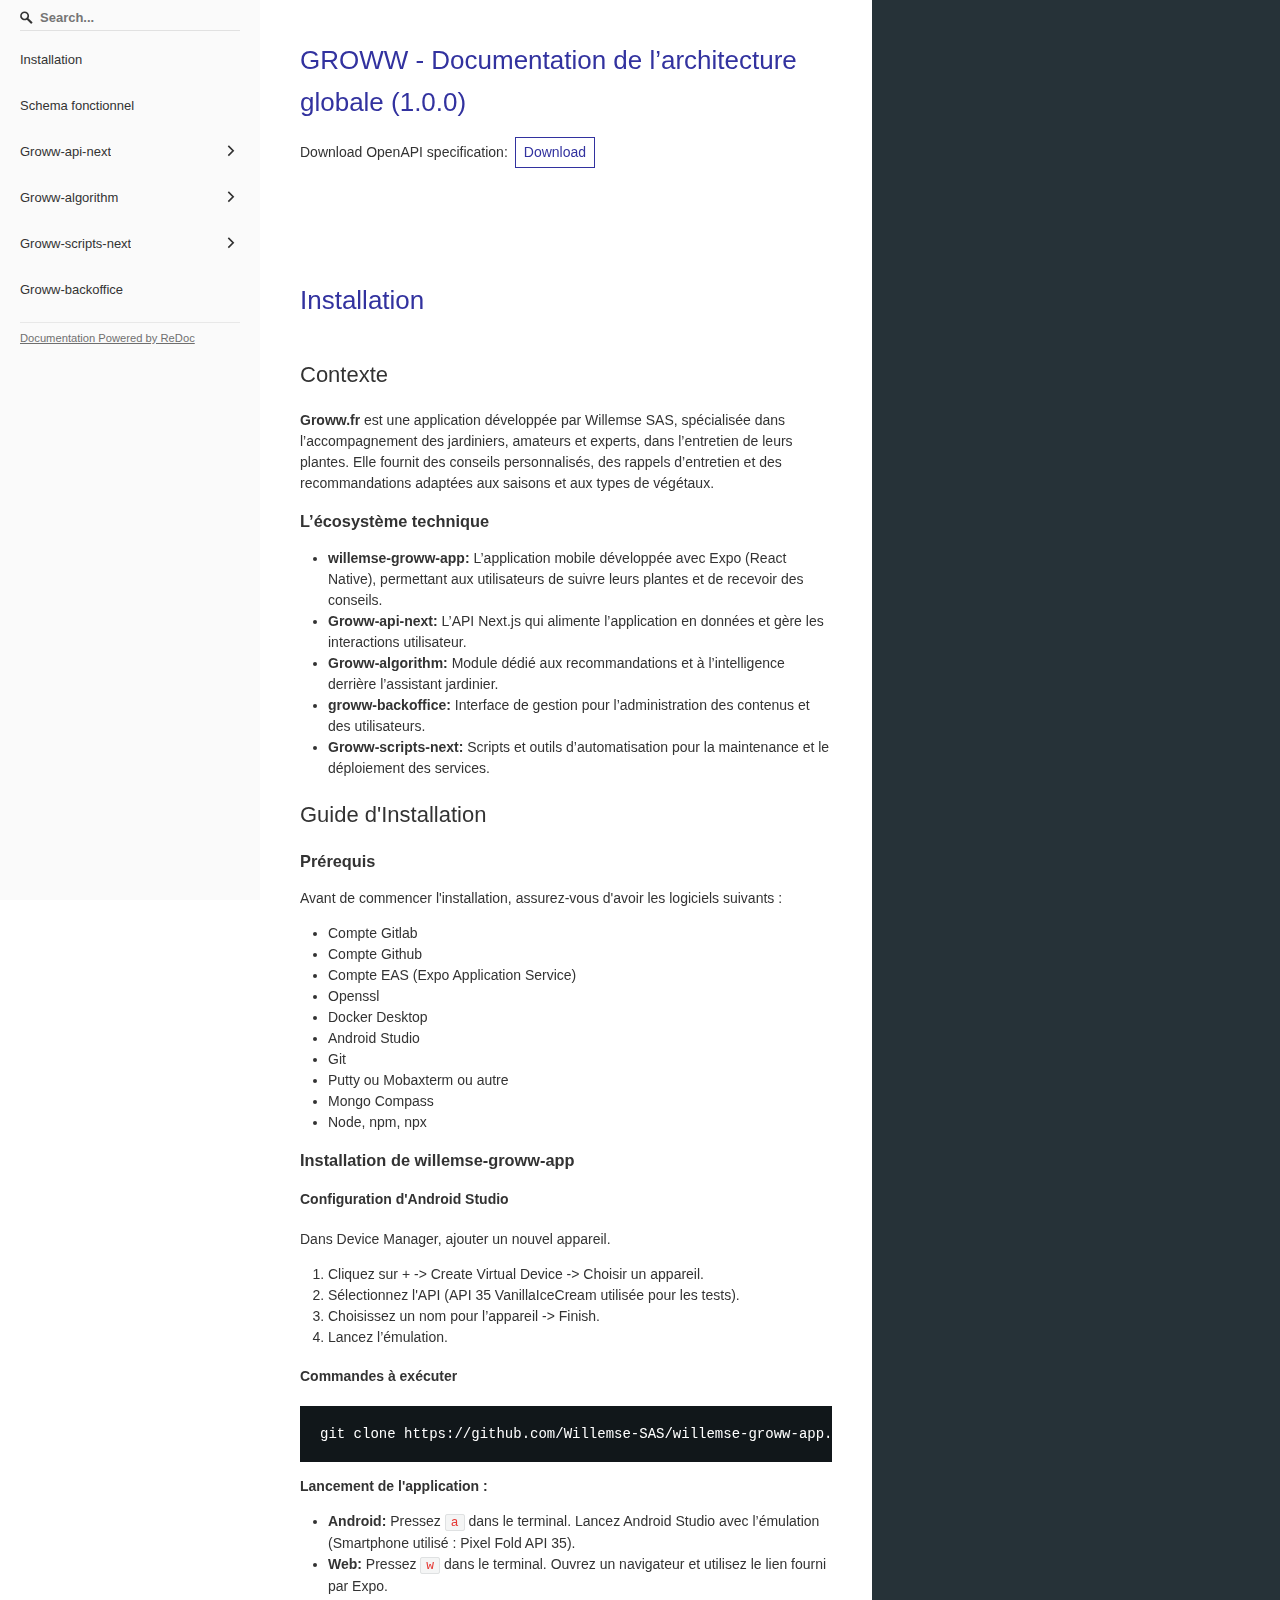
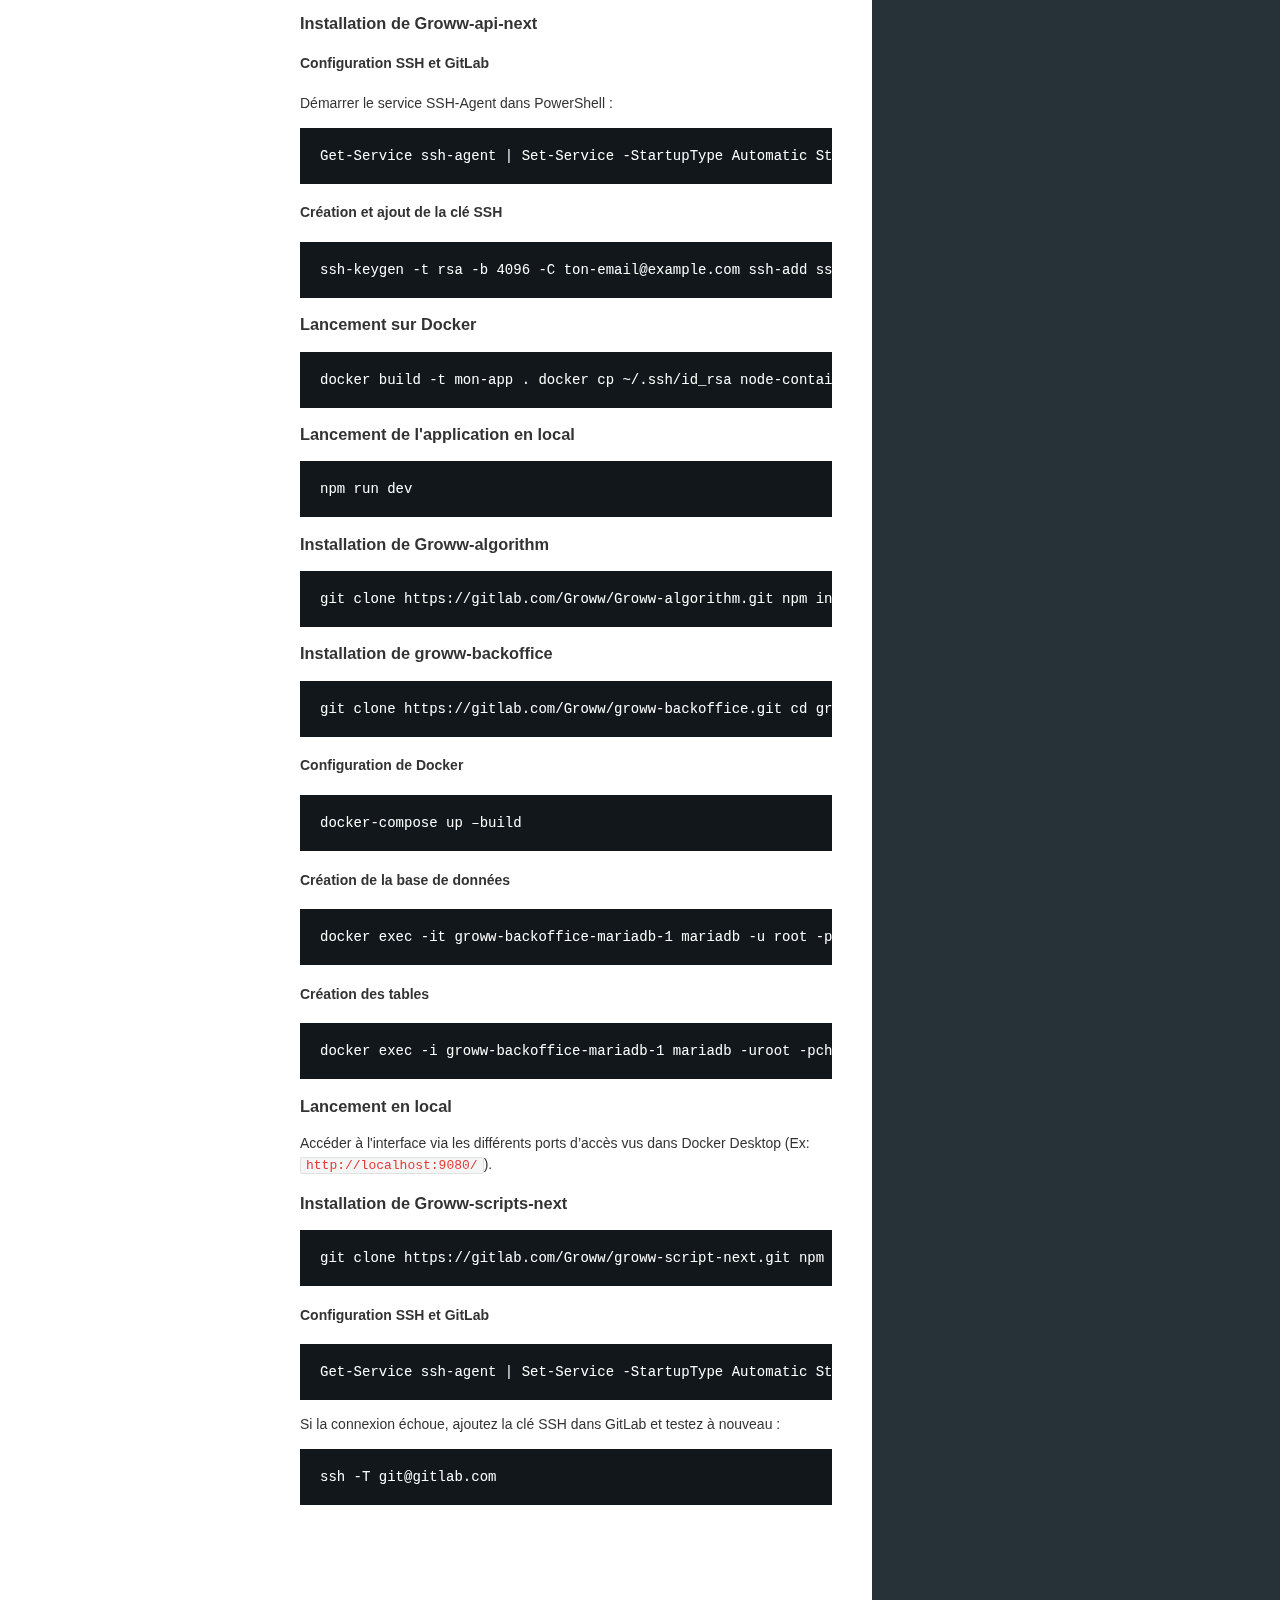
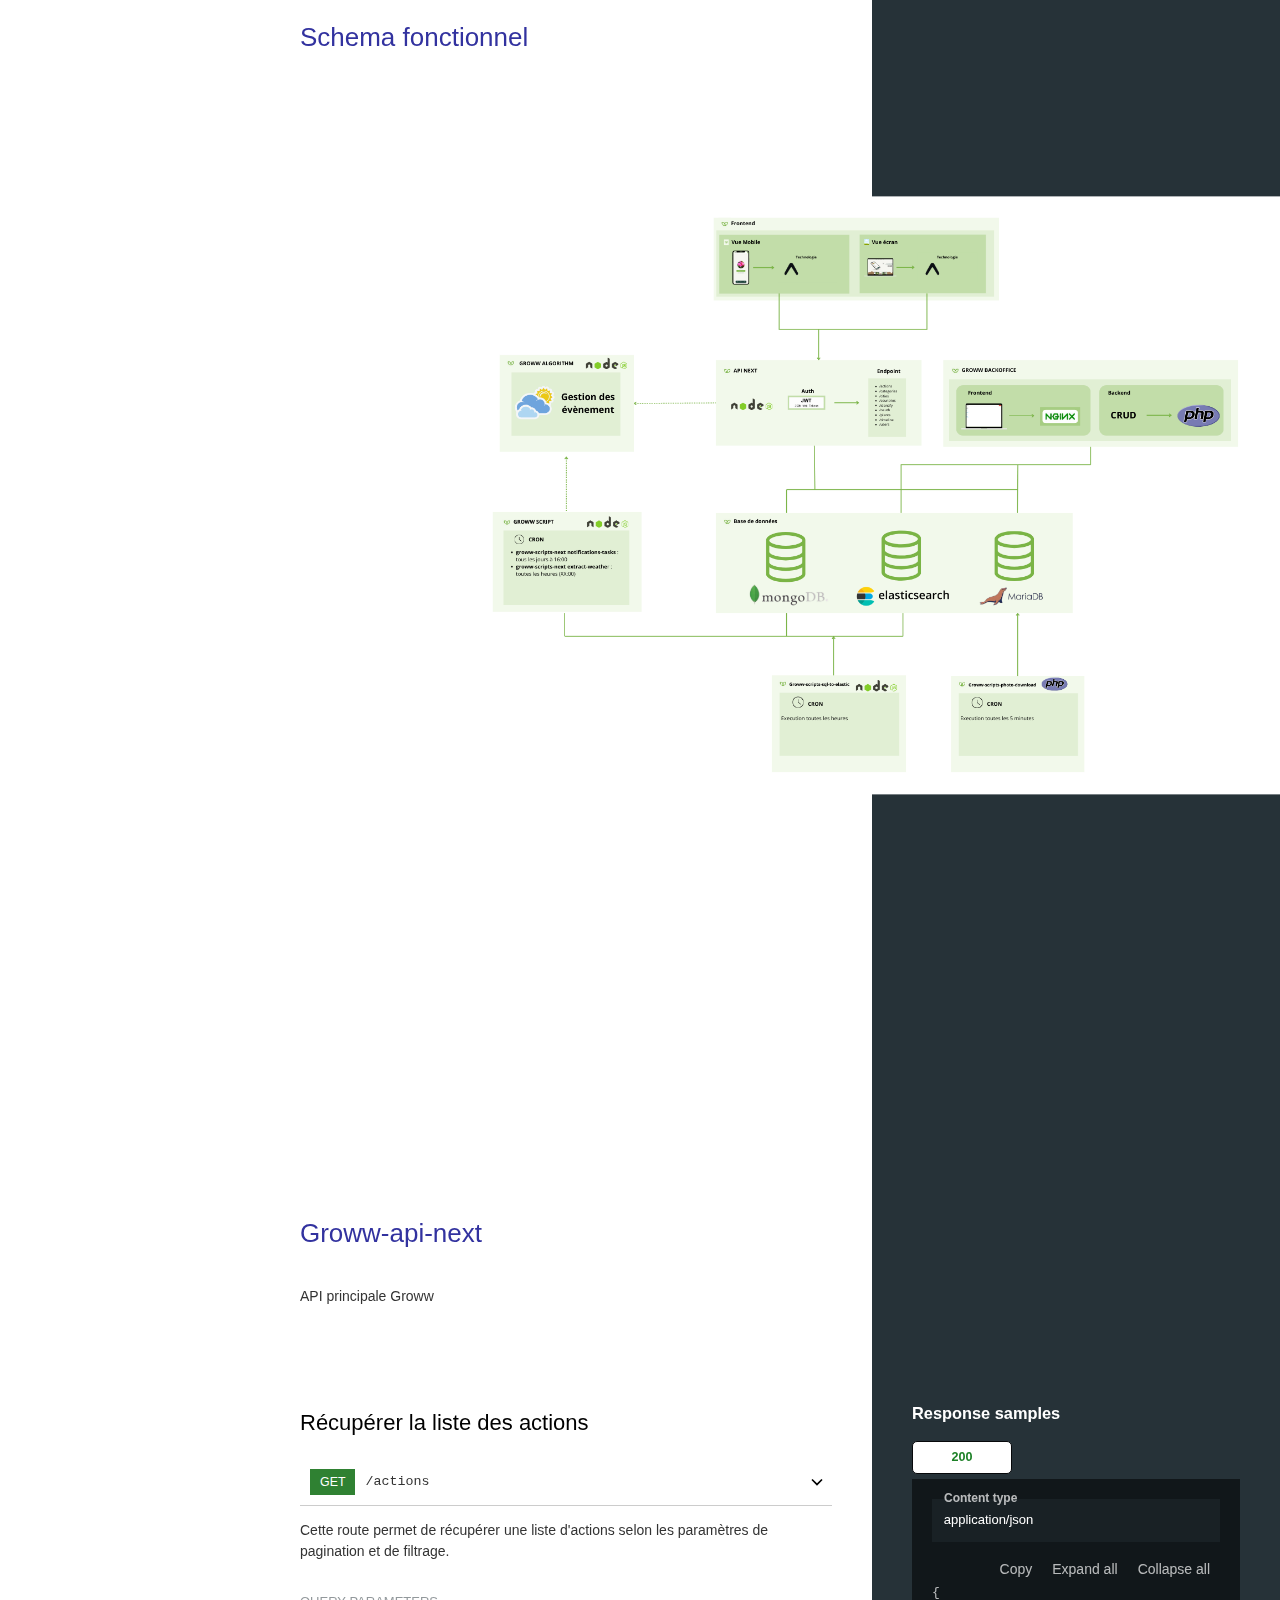
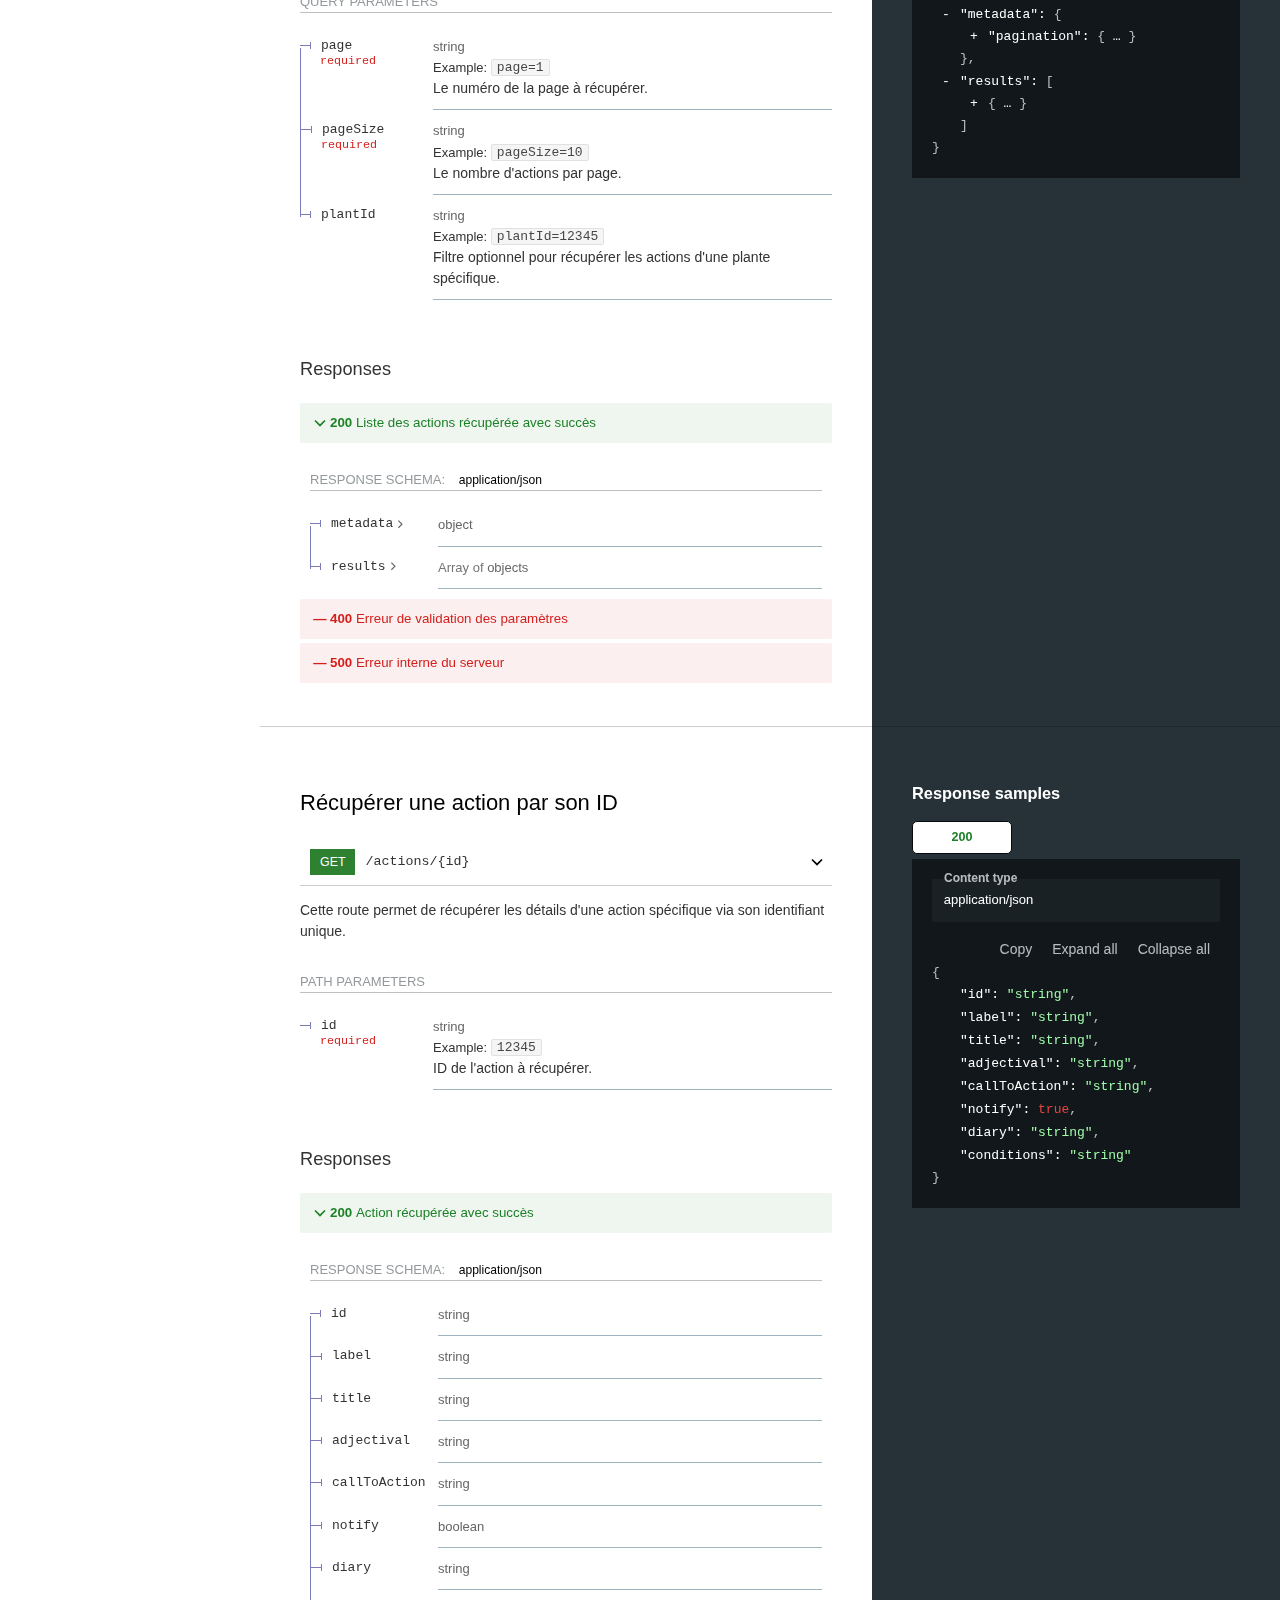
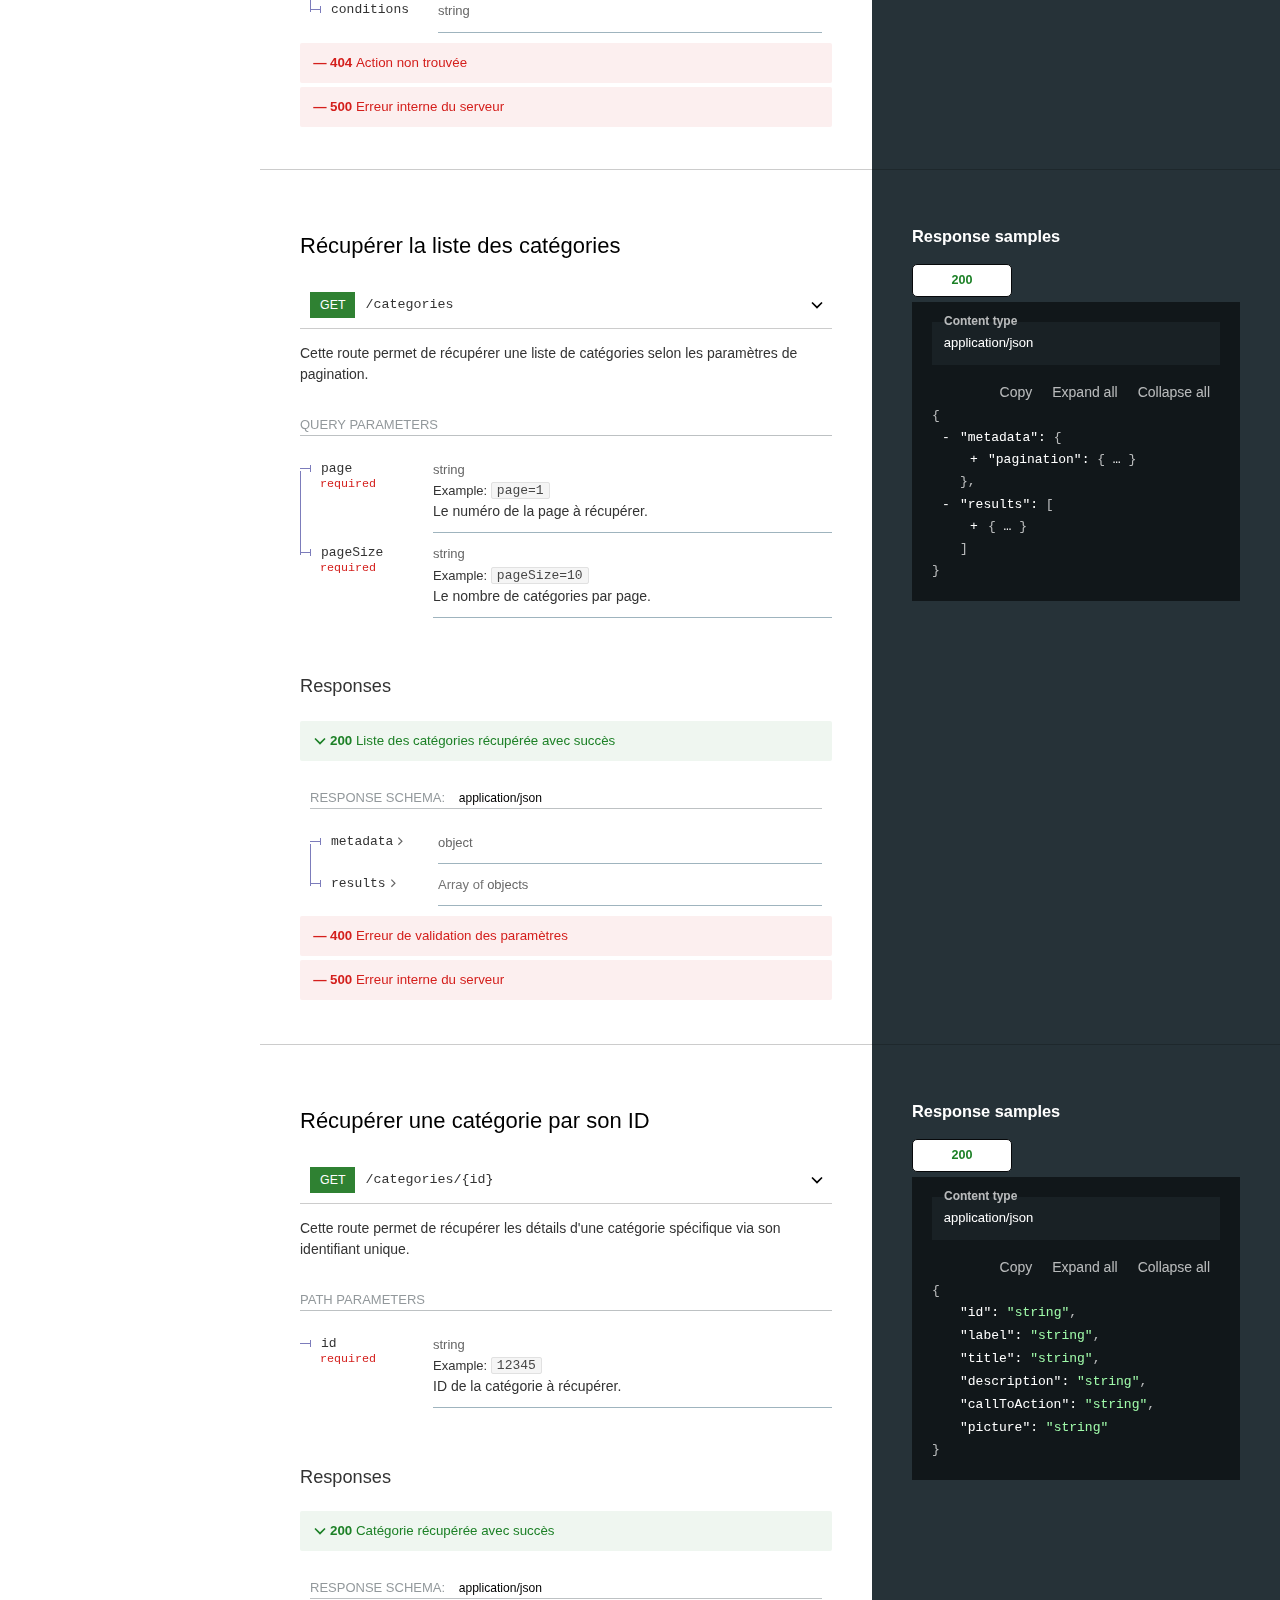
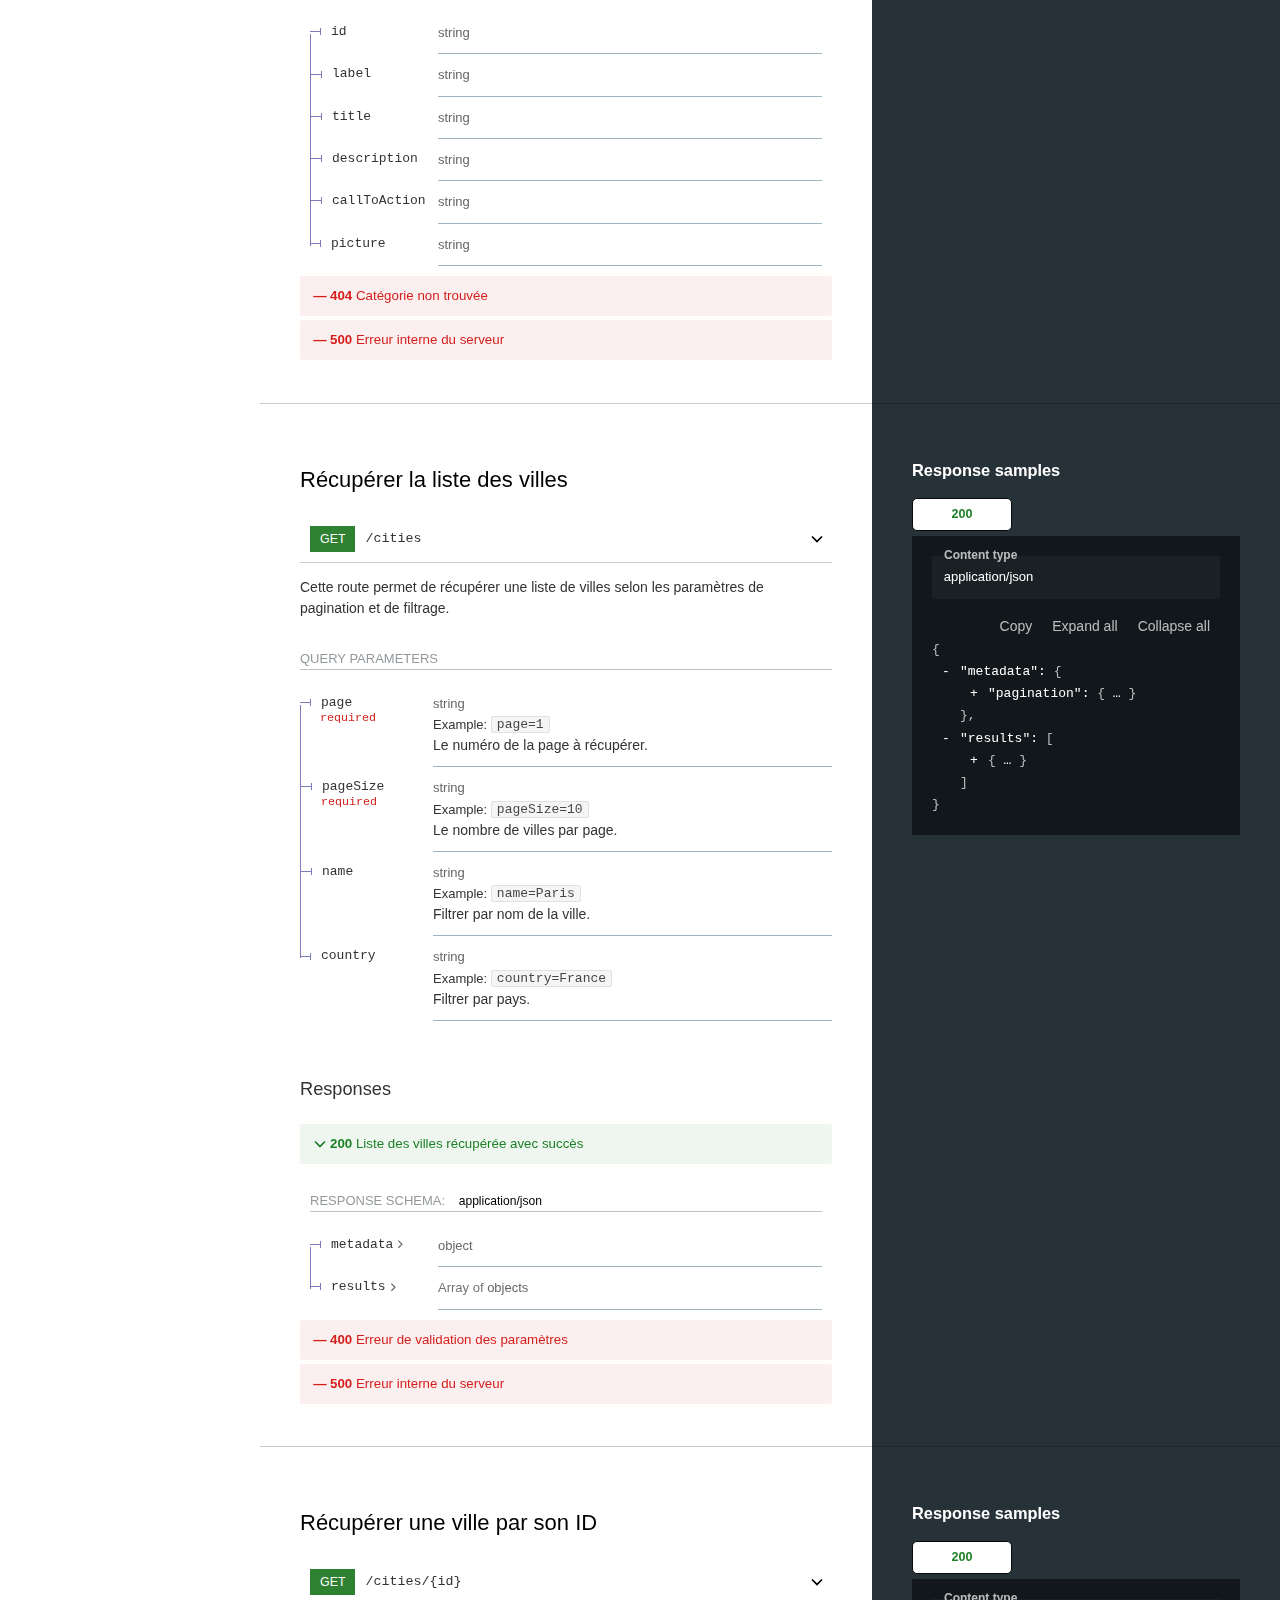
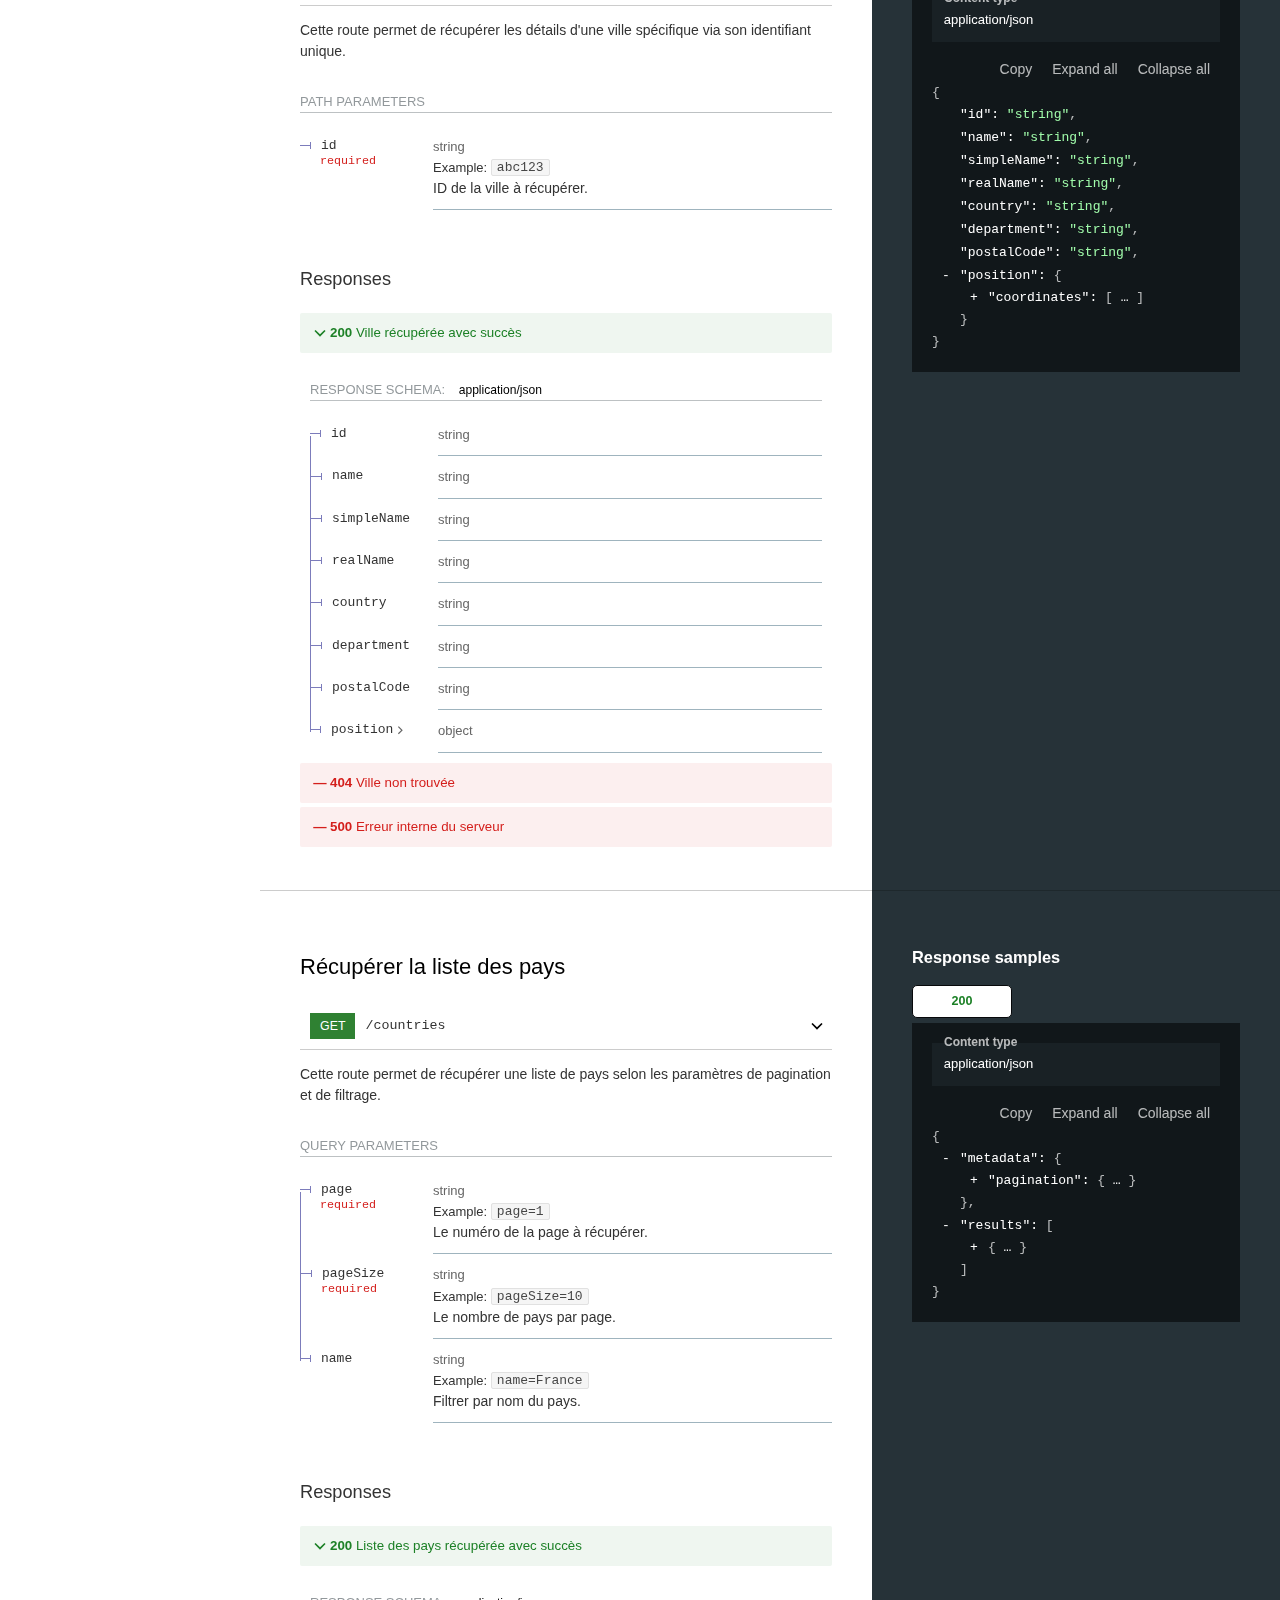
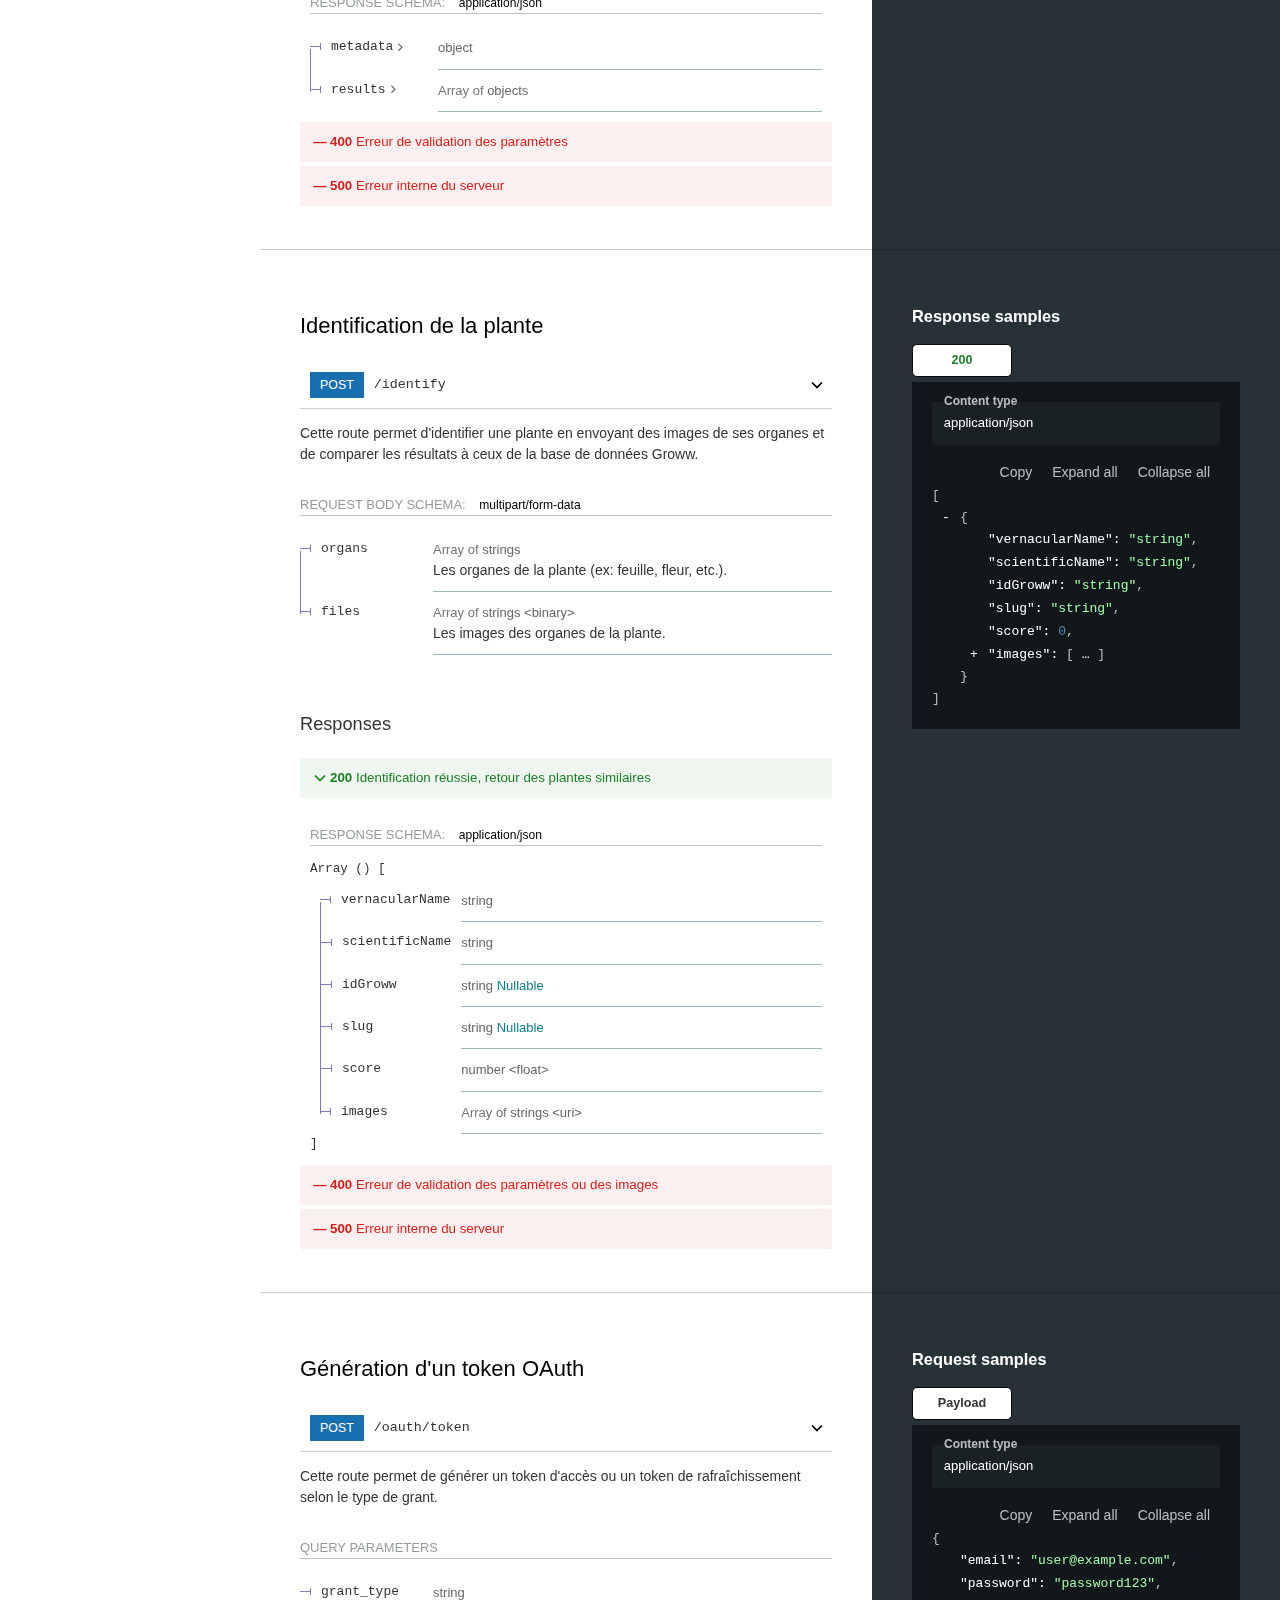
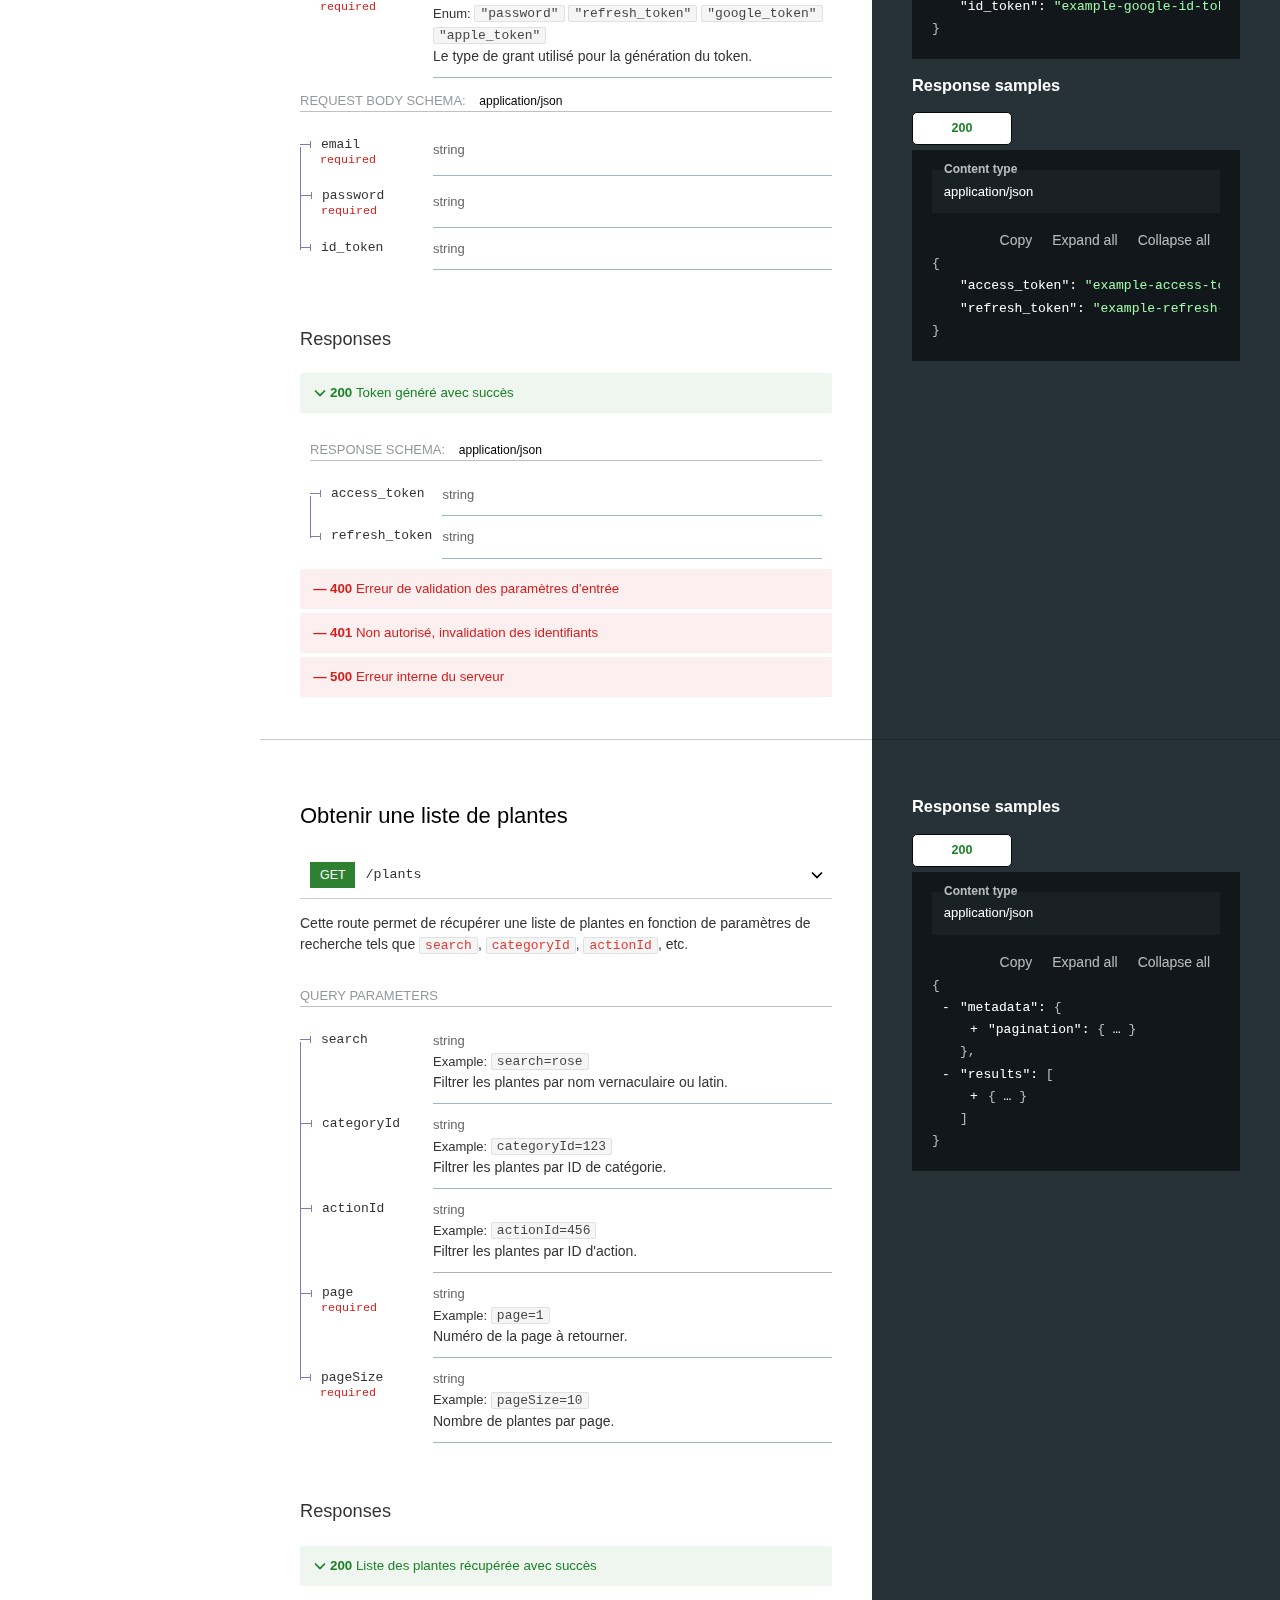
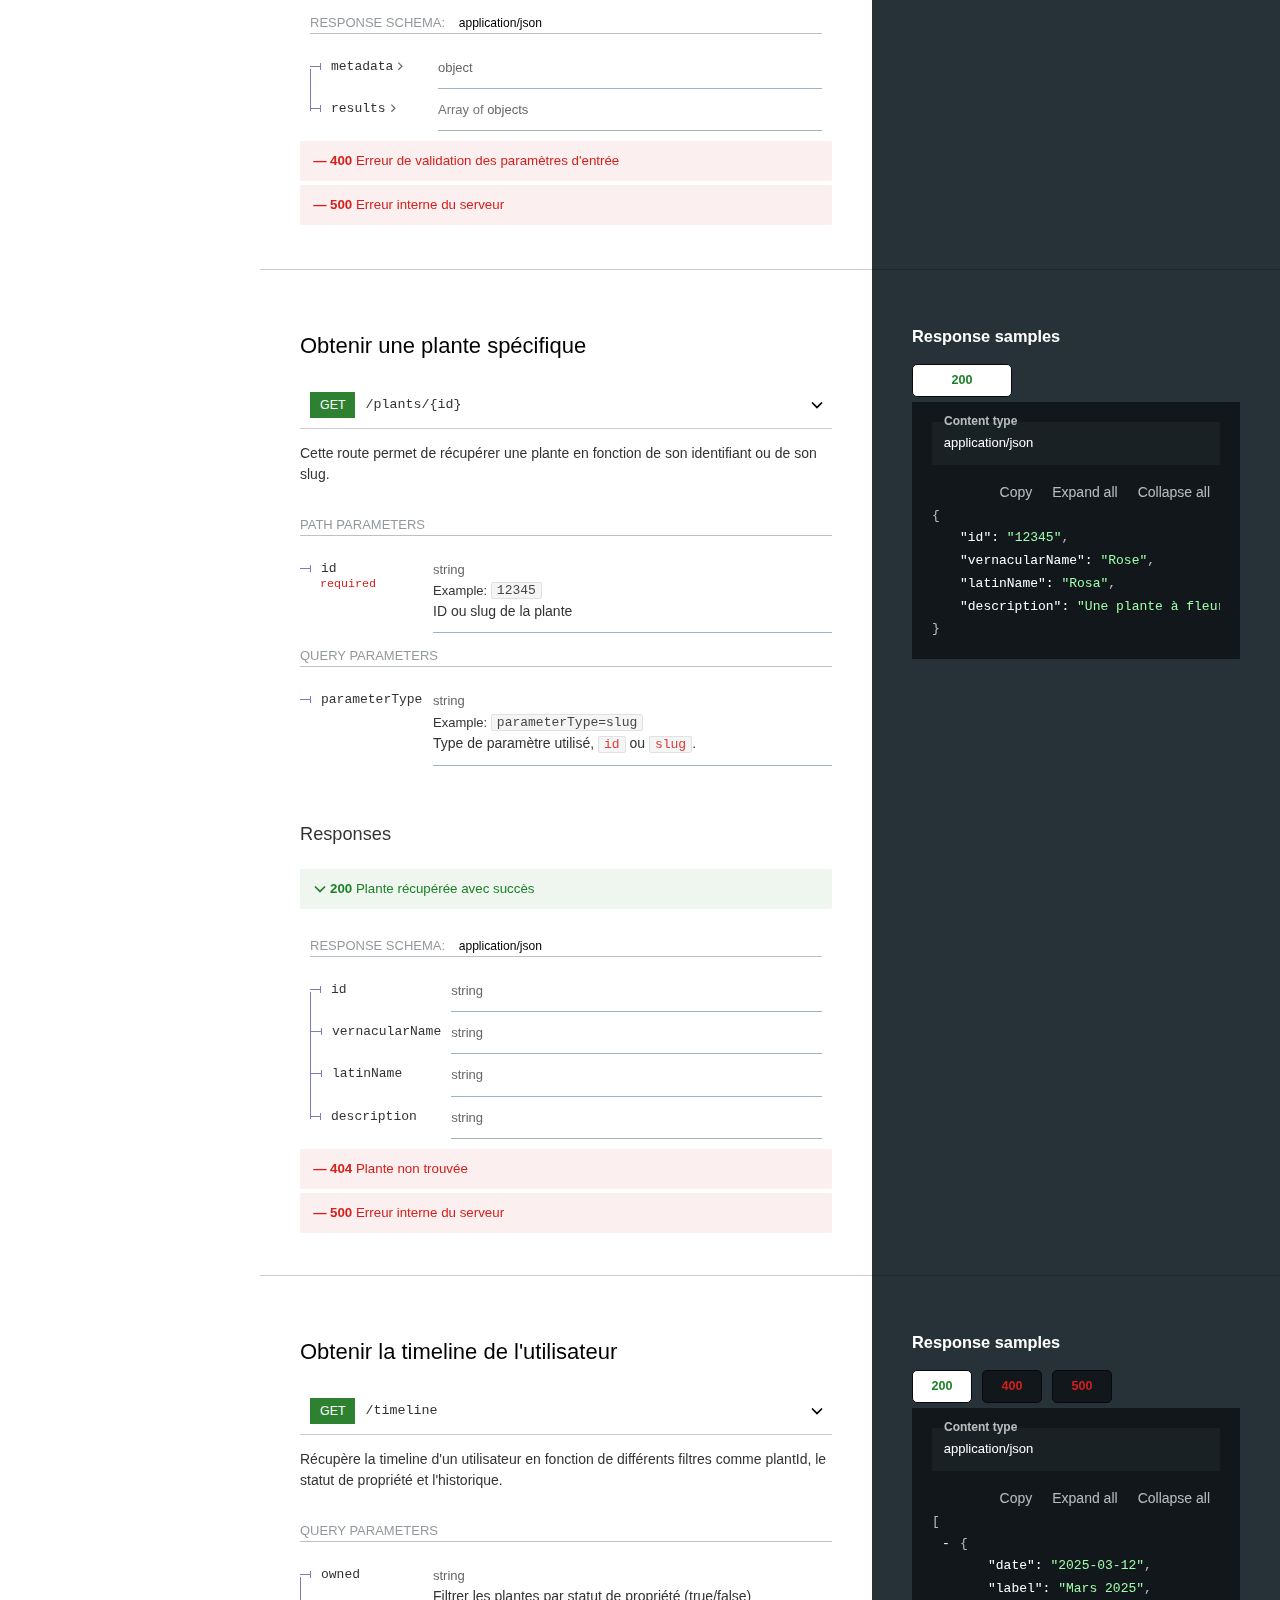
==== index.html @ 56dde5ac "'next'" ====
<!DOCTYPE html>
<html>
  <head>
    <title>EmailEngine documentation</title>
    <meta charset="utf-8" />
    <meta name="viewport" content="width=device-width, initial-scale=1" />
    <link href="./css%3Ffamily=Montserrat:300,400,700|Roboto:300,400,700.css" rel="stylesheet" />

    <link rel="apple-touch-icon" href="https://api.emailengine.app/favicon/apple-touch-icon.png" sizes="180x180" />
    <link rel="icon" href="favicon-32x32.png" sizes="32x32" type="image/png" />
    <link rel="icon" href="favicon-16x16.png" sizes="16x16" type="image/png" />
    <link rel="manifest" href="manifest.json" />
    <link rel="icon" href="favicon.ico" />

    <style>
      body {
        margin: 0;
        padding: 0;
      }
    </style>

    <script defer data-domain="emailengine.app" src="https://plausible.apps.srv.dev/js/plausible.js"></script>
  </head>
  <body>
    <redoc spec-url="/swagger.json" expand-responses="200,201" path-in-middle-panel="true"></redoc>
    <script src="redoc.standalone.js"></script>
  </body>
</html>
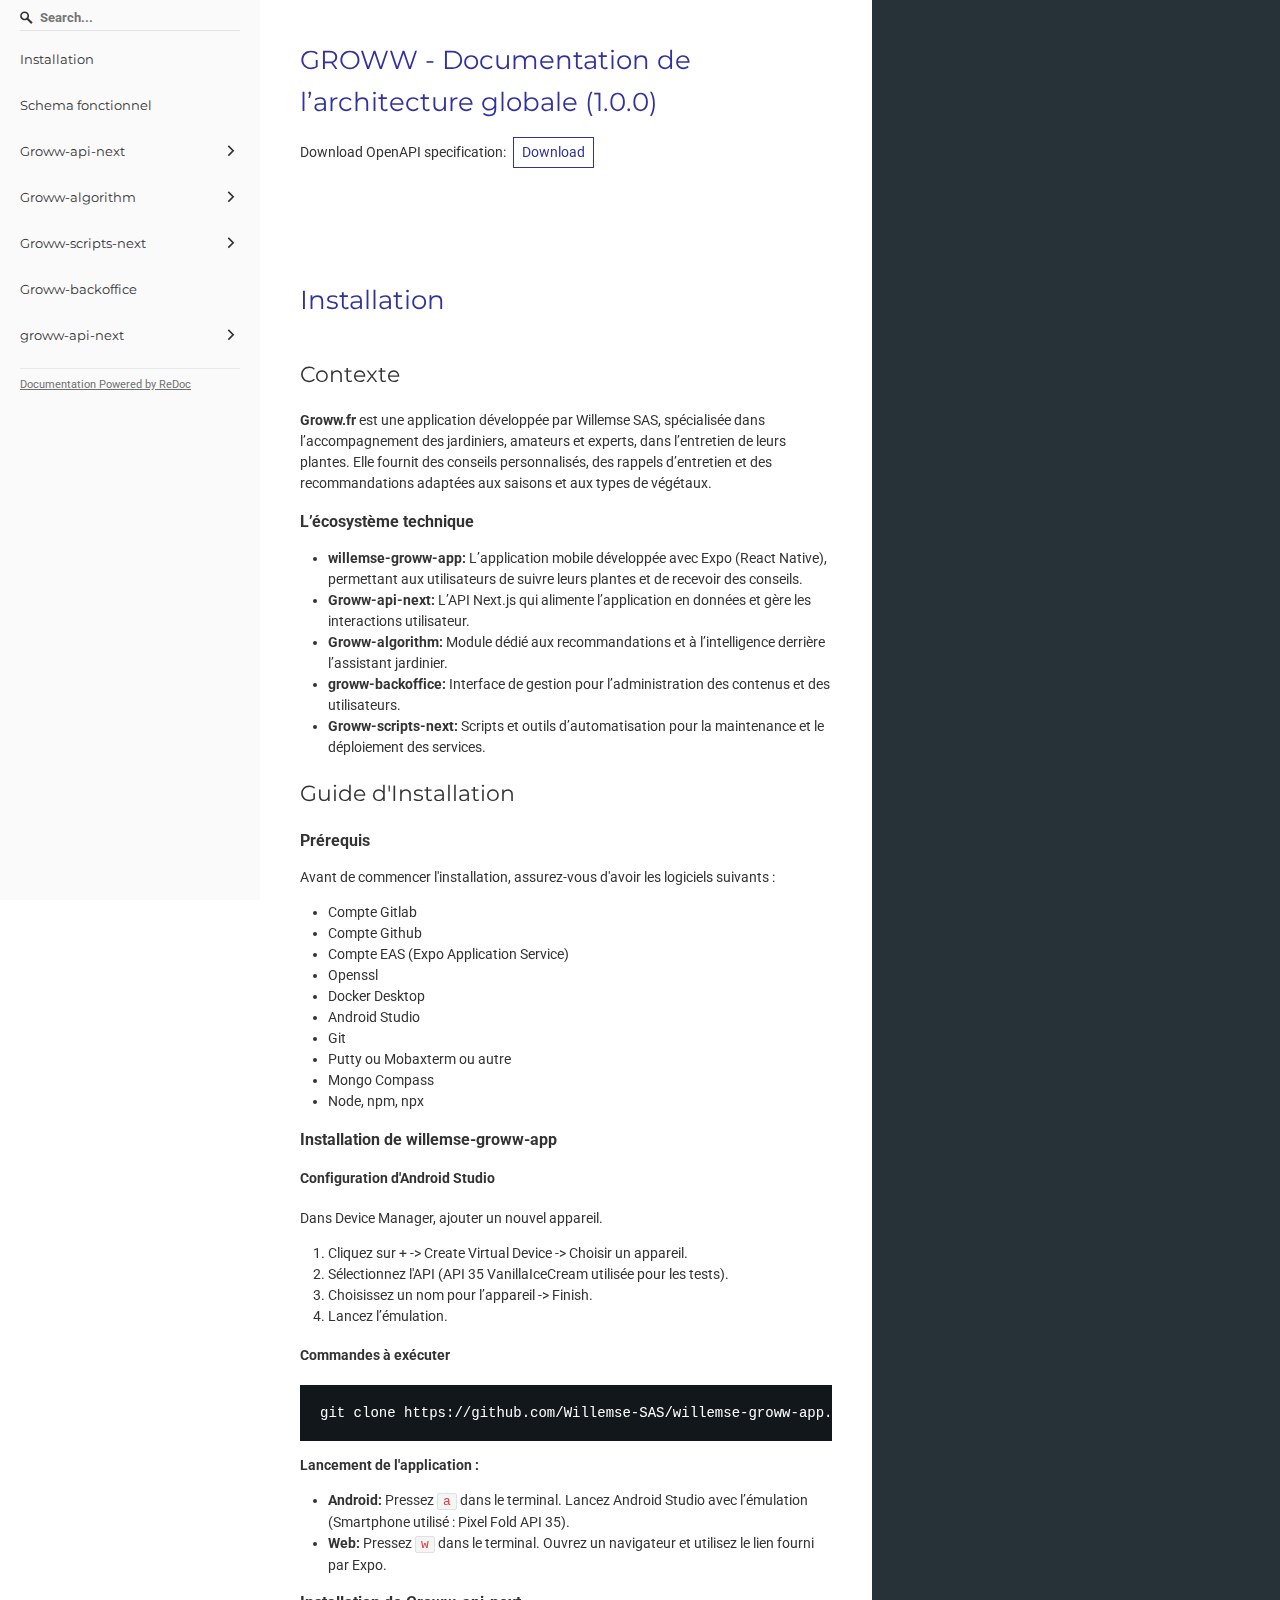
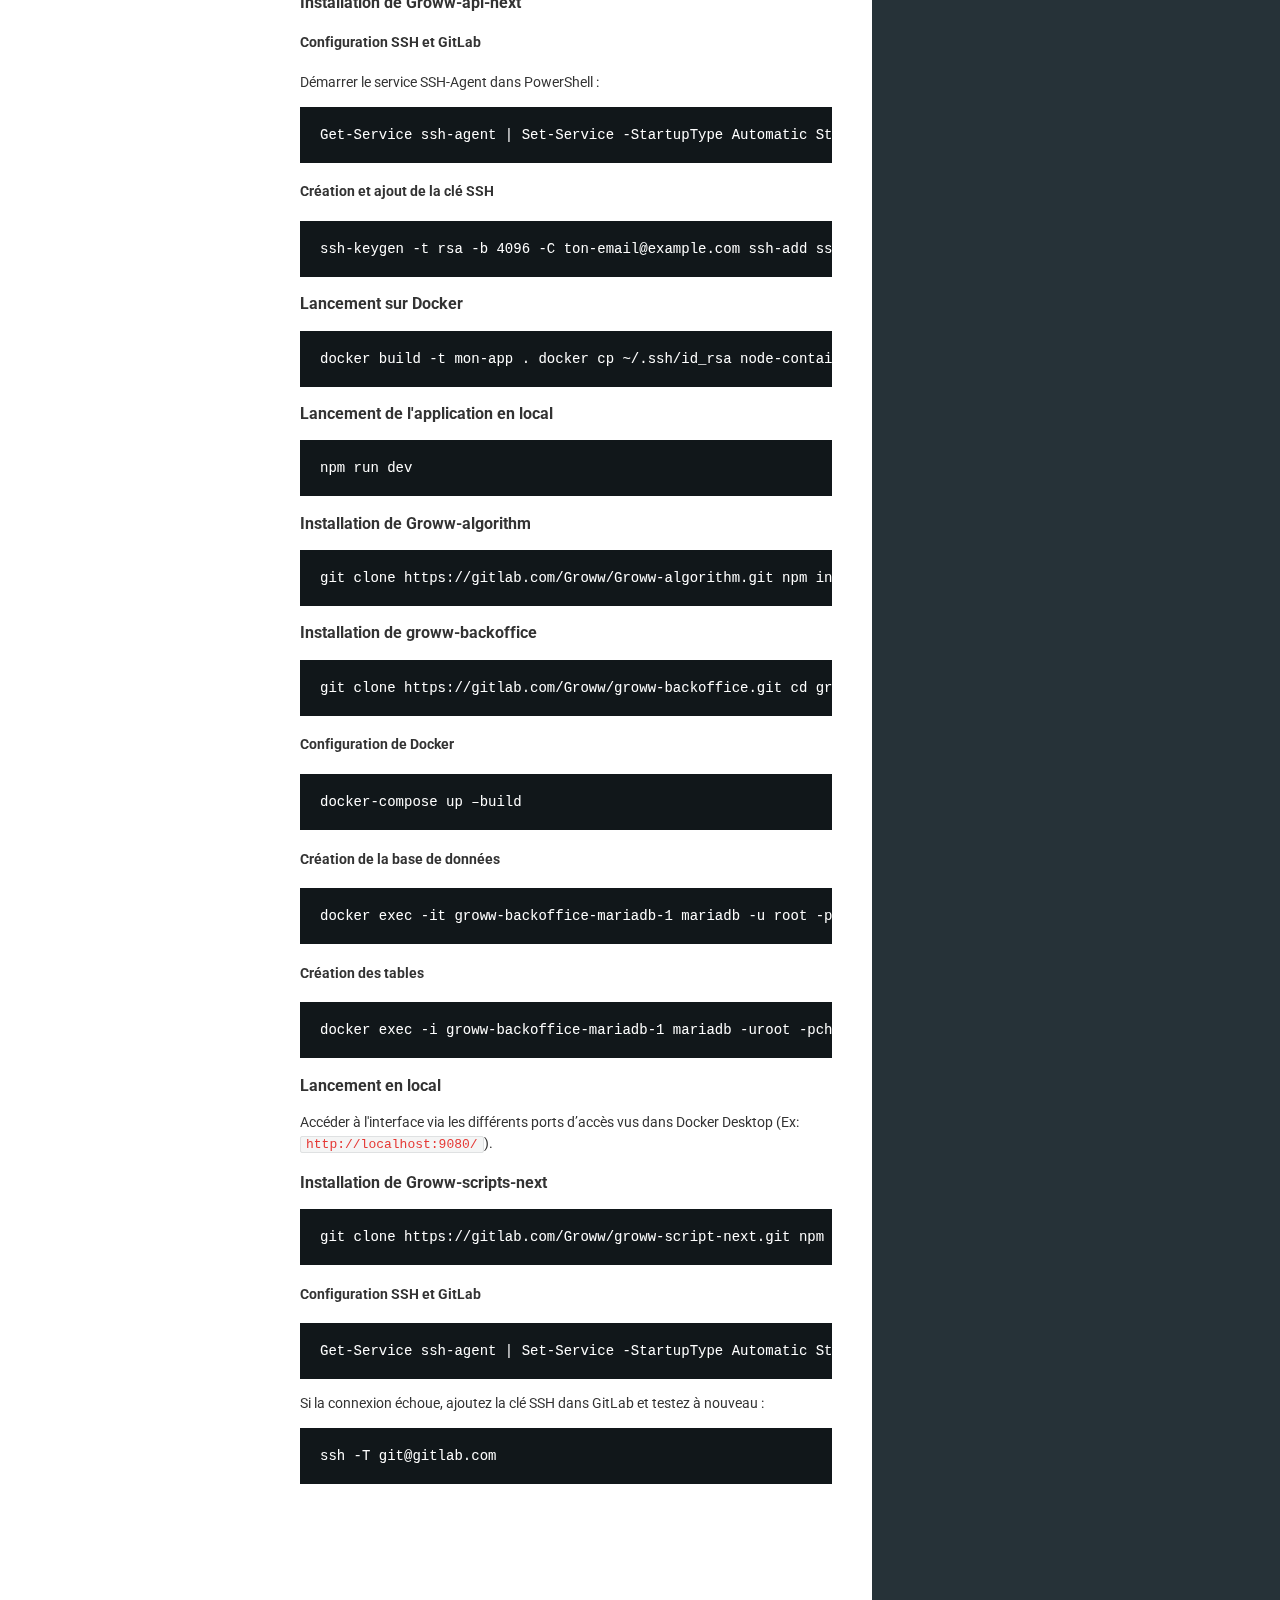
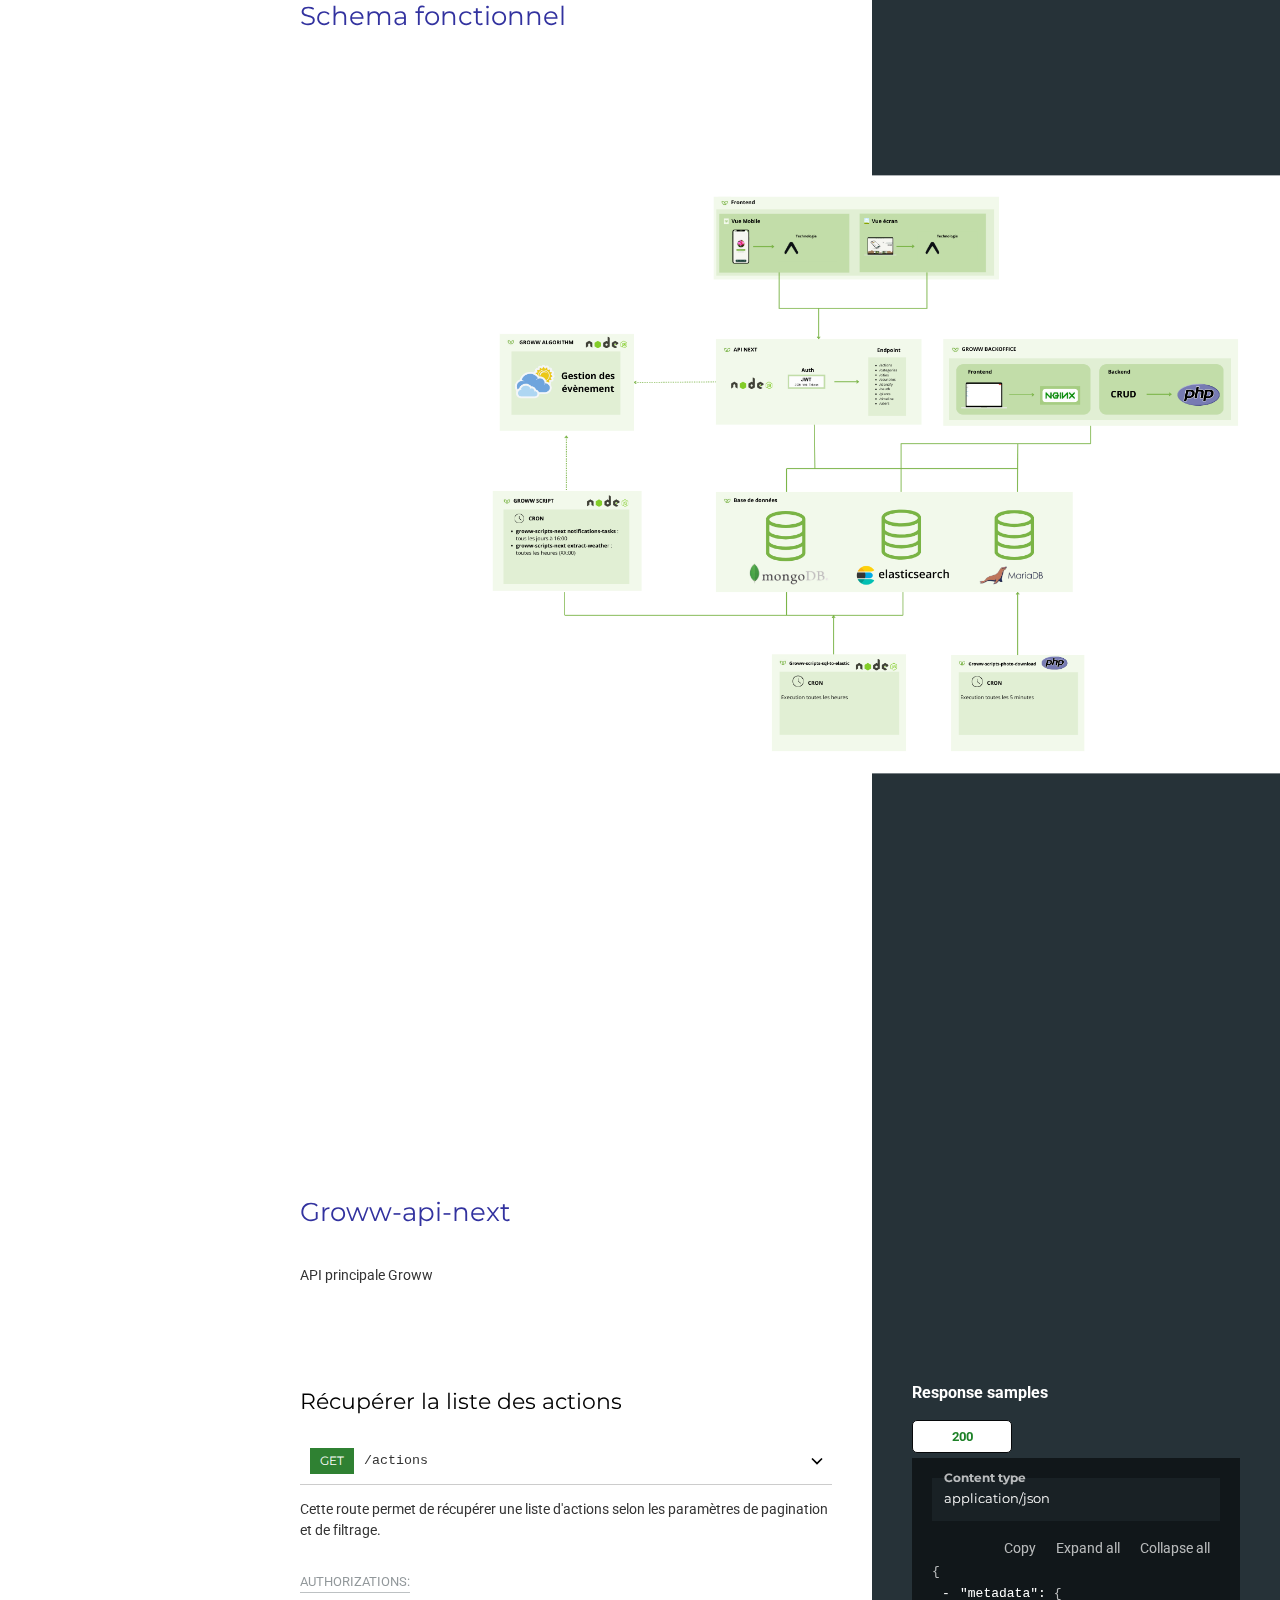
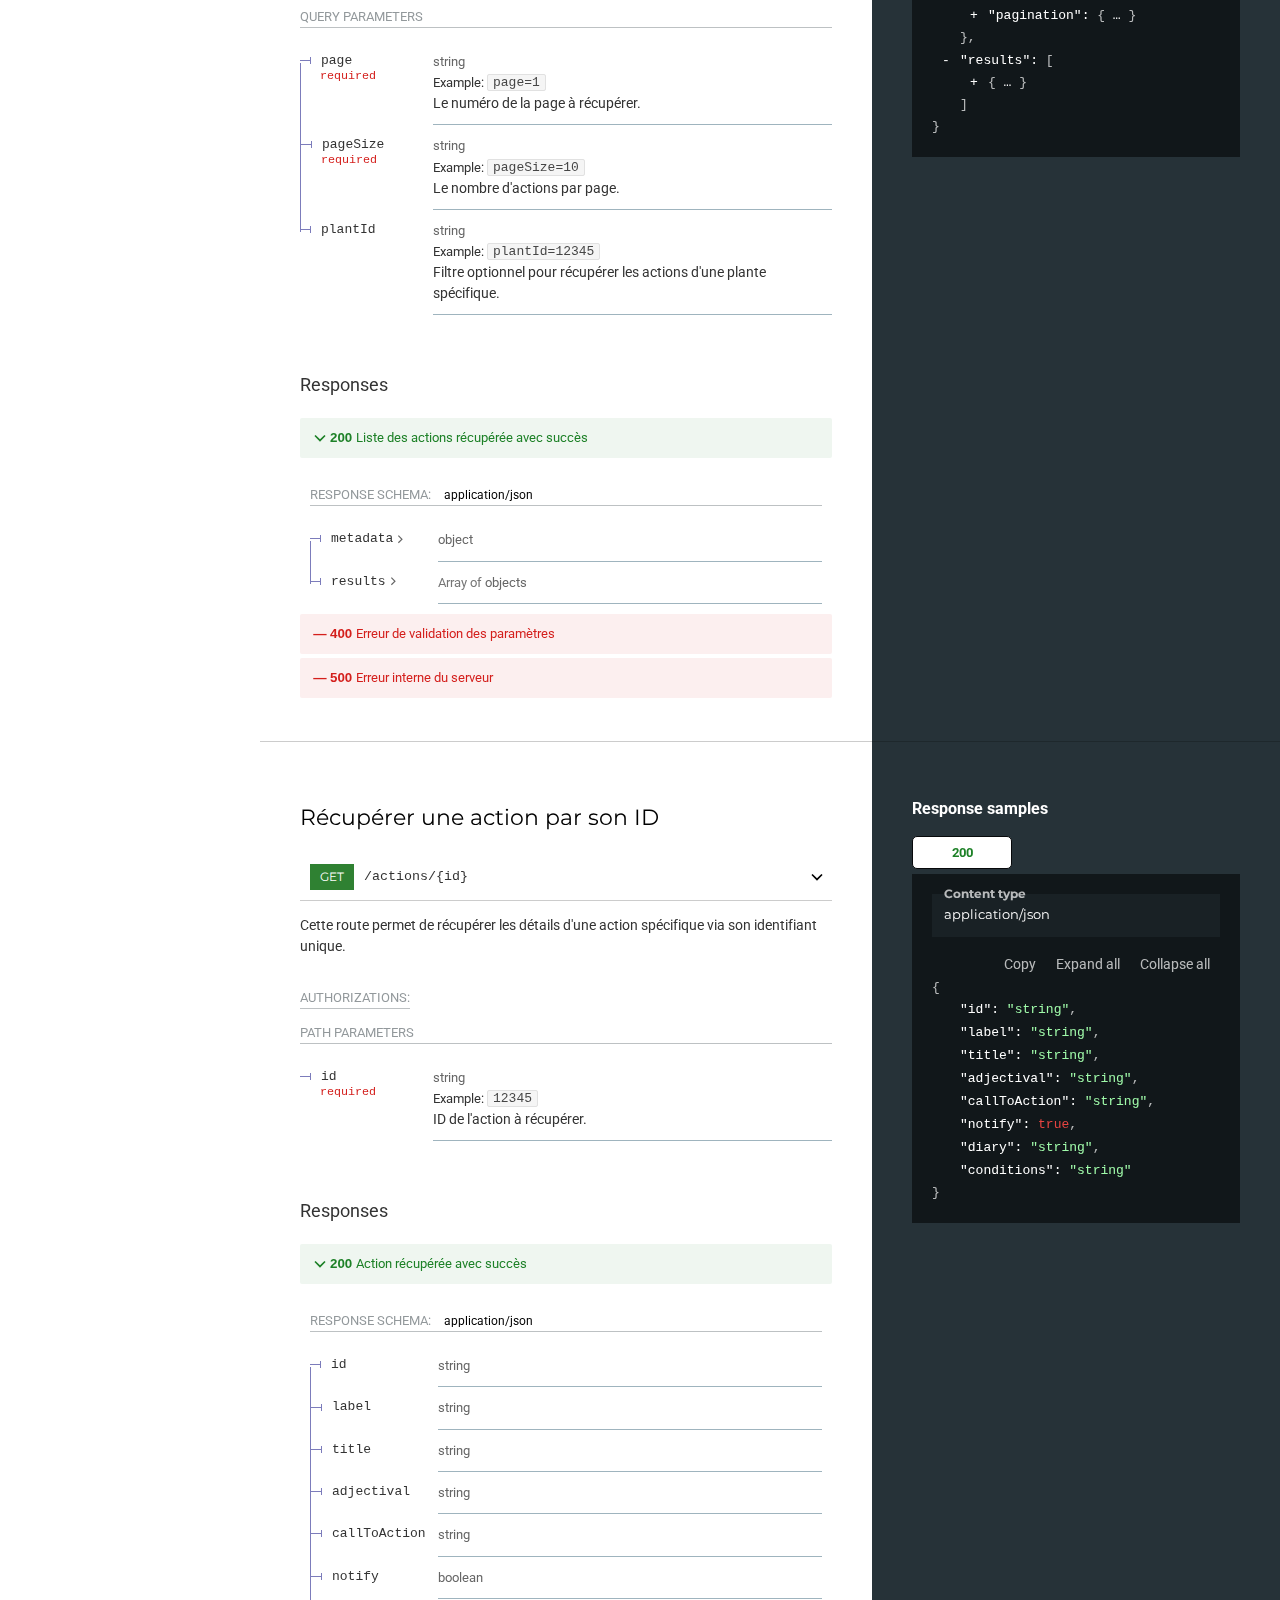
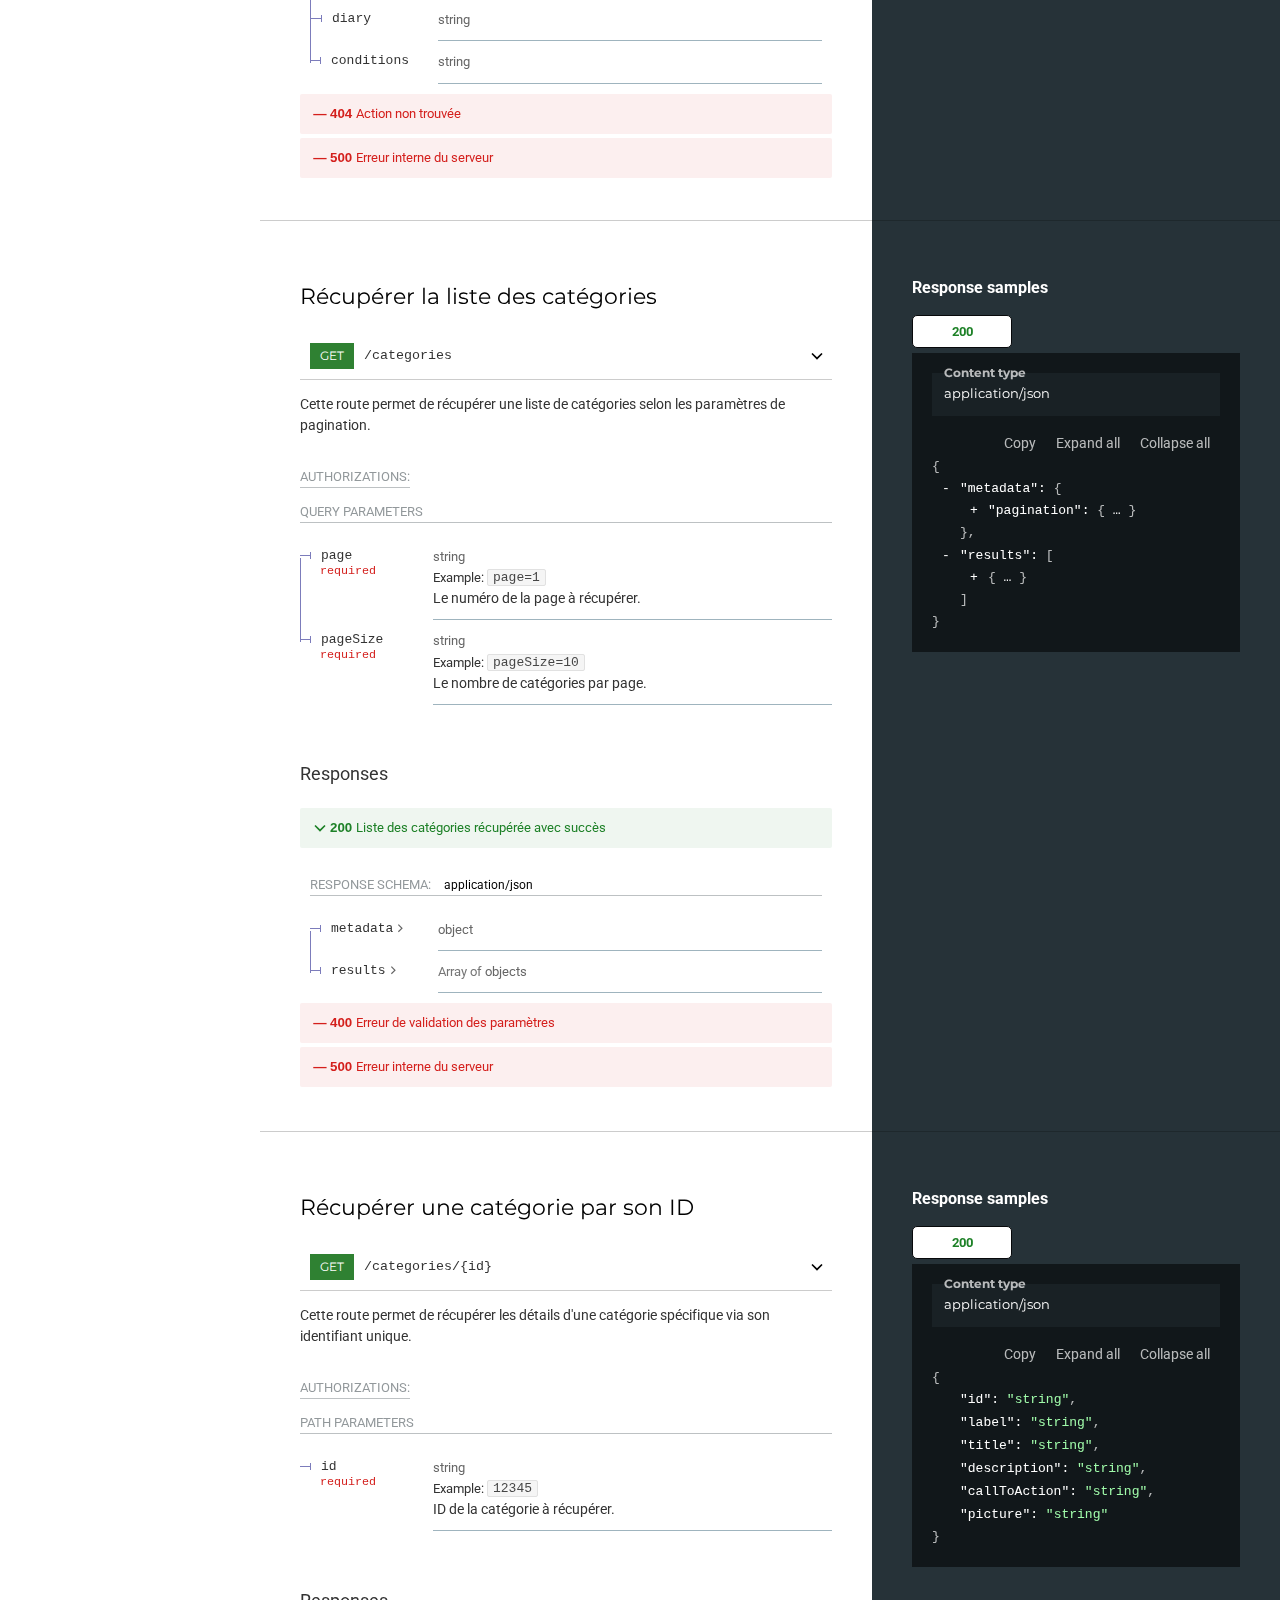
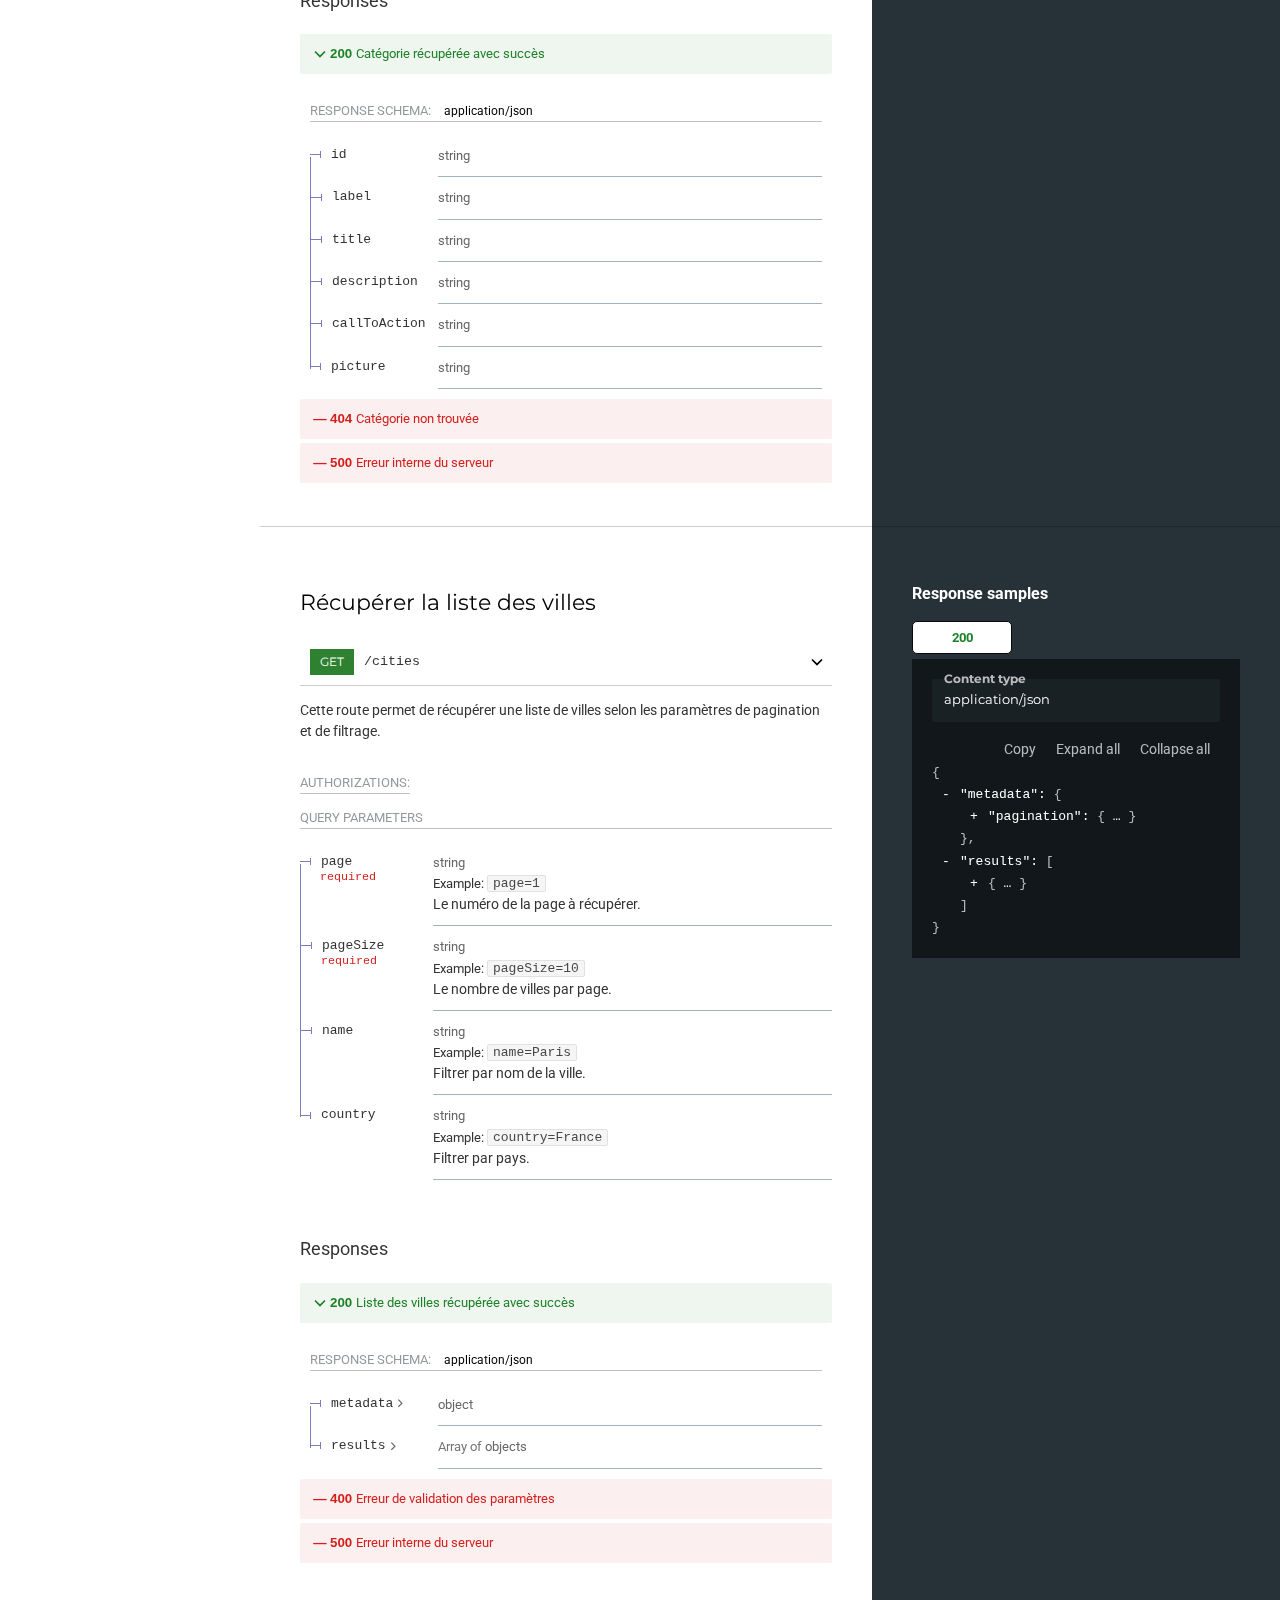
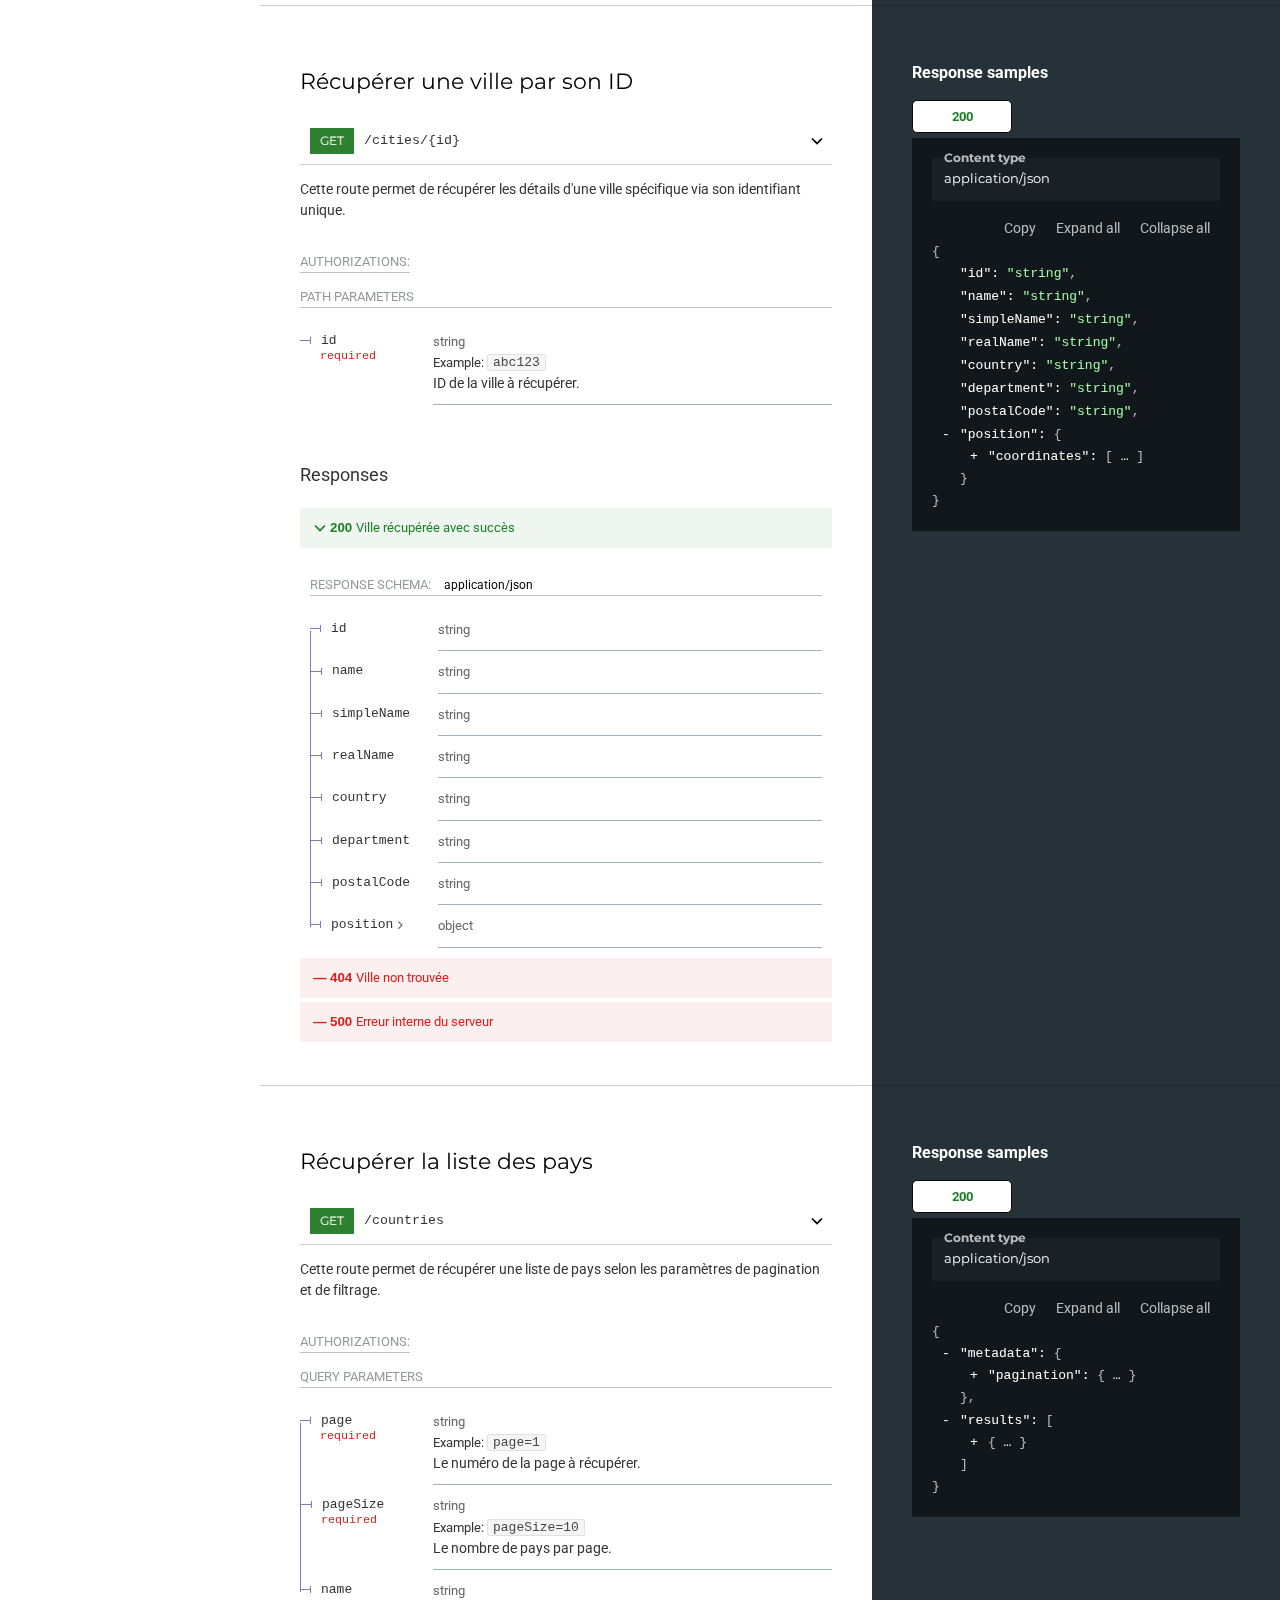
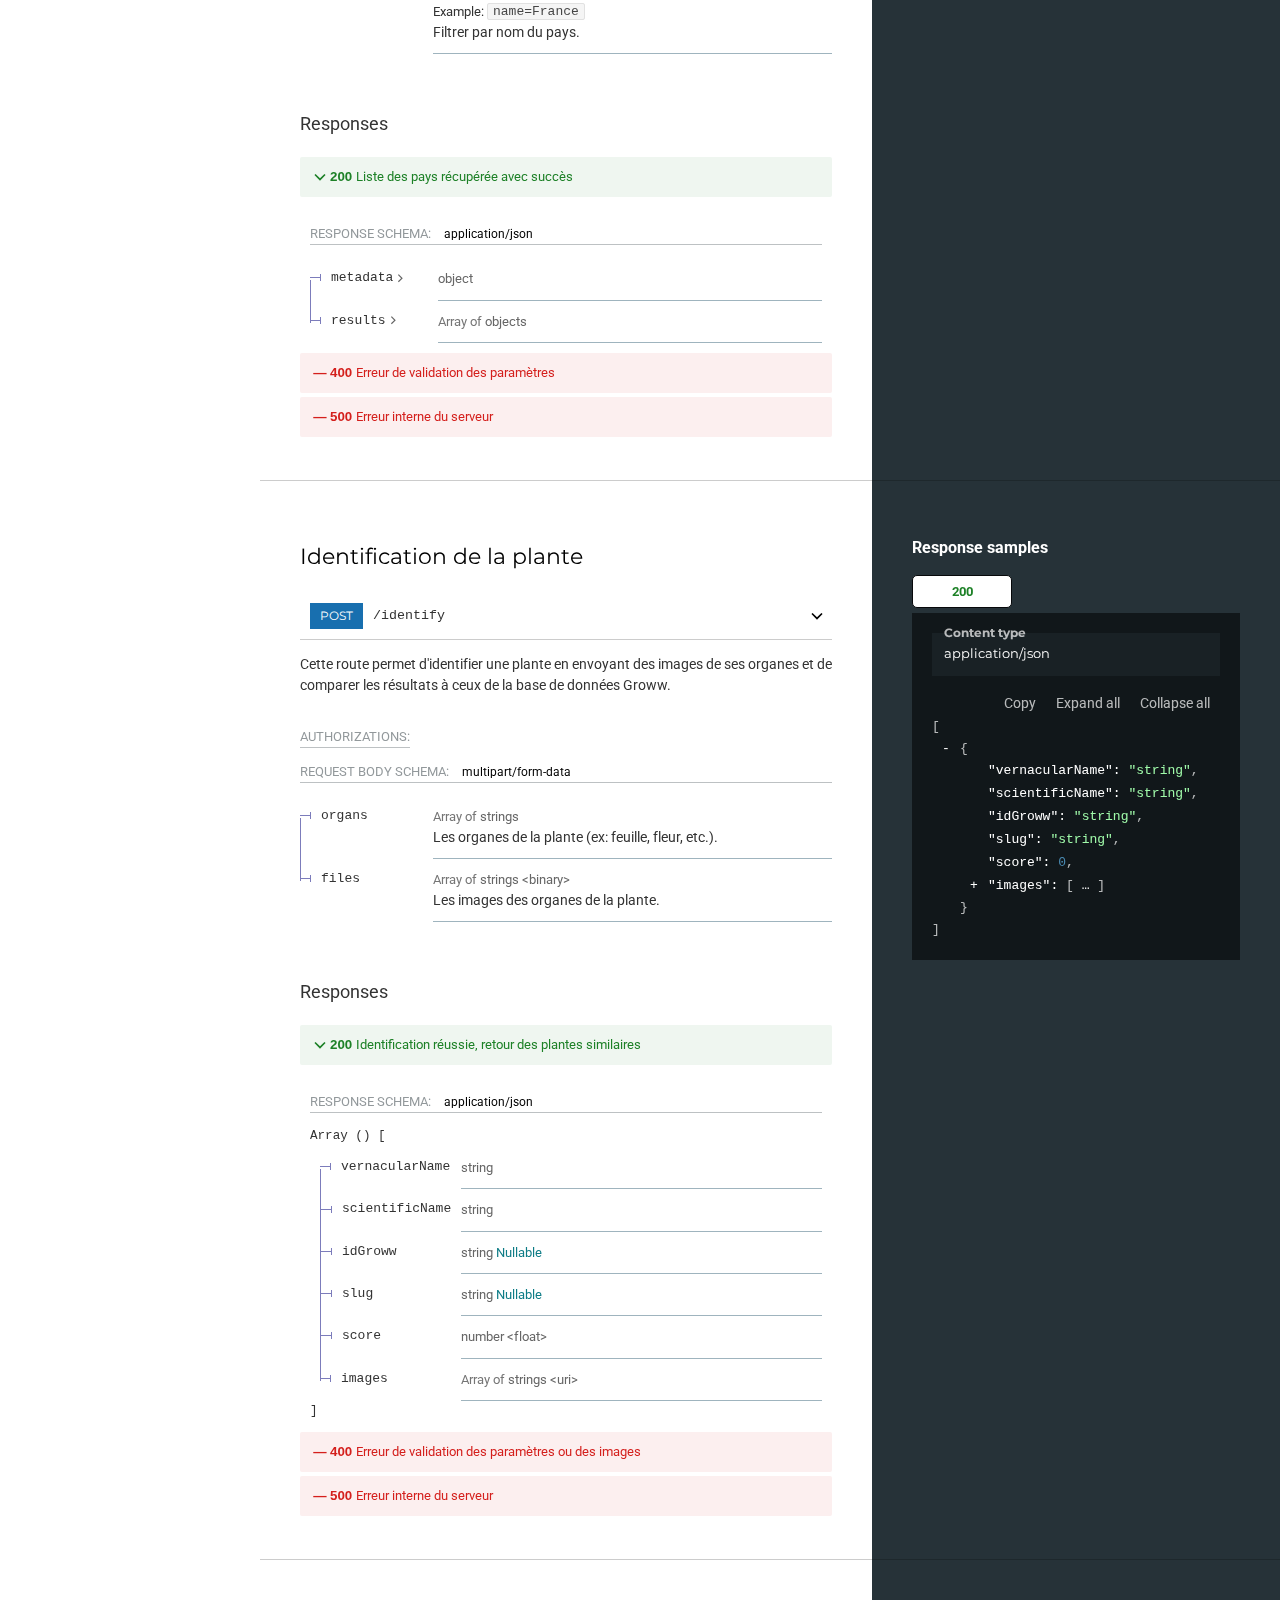
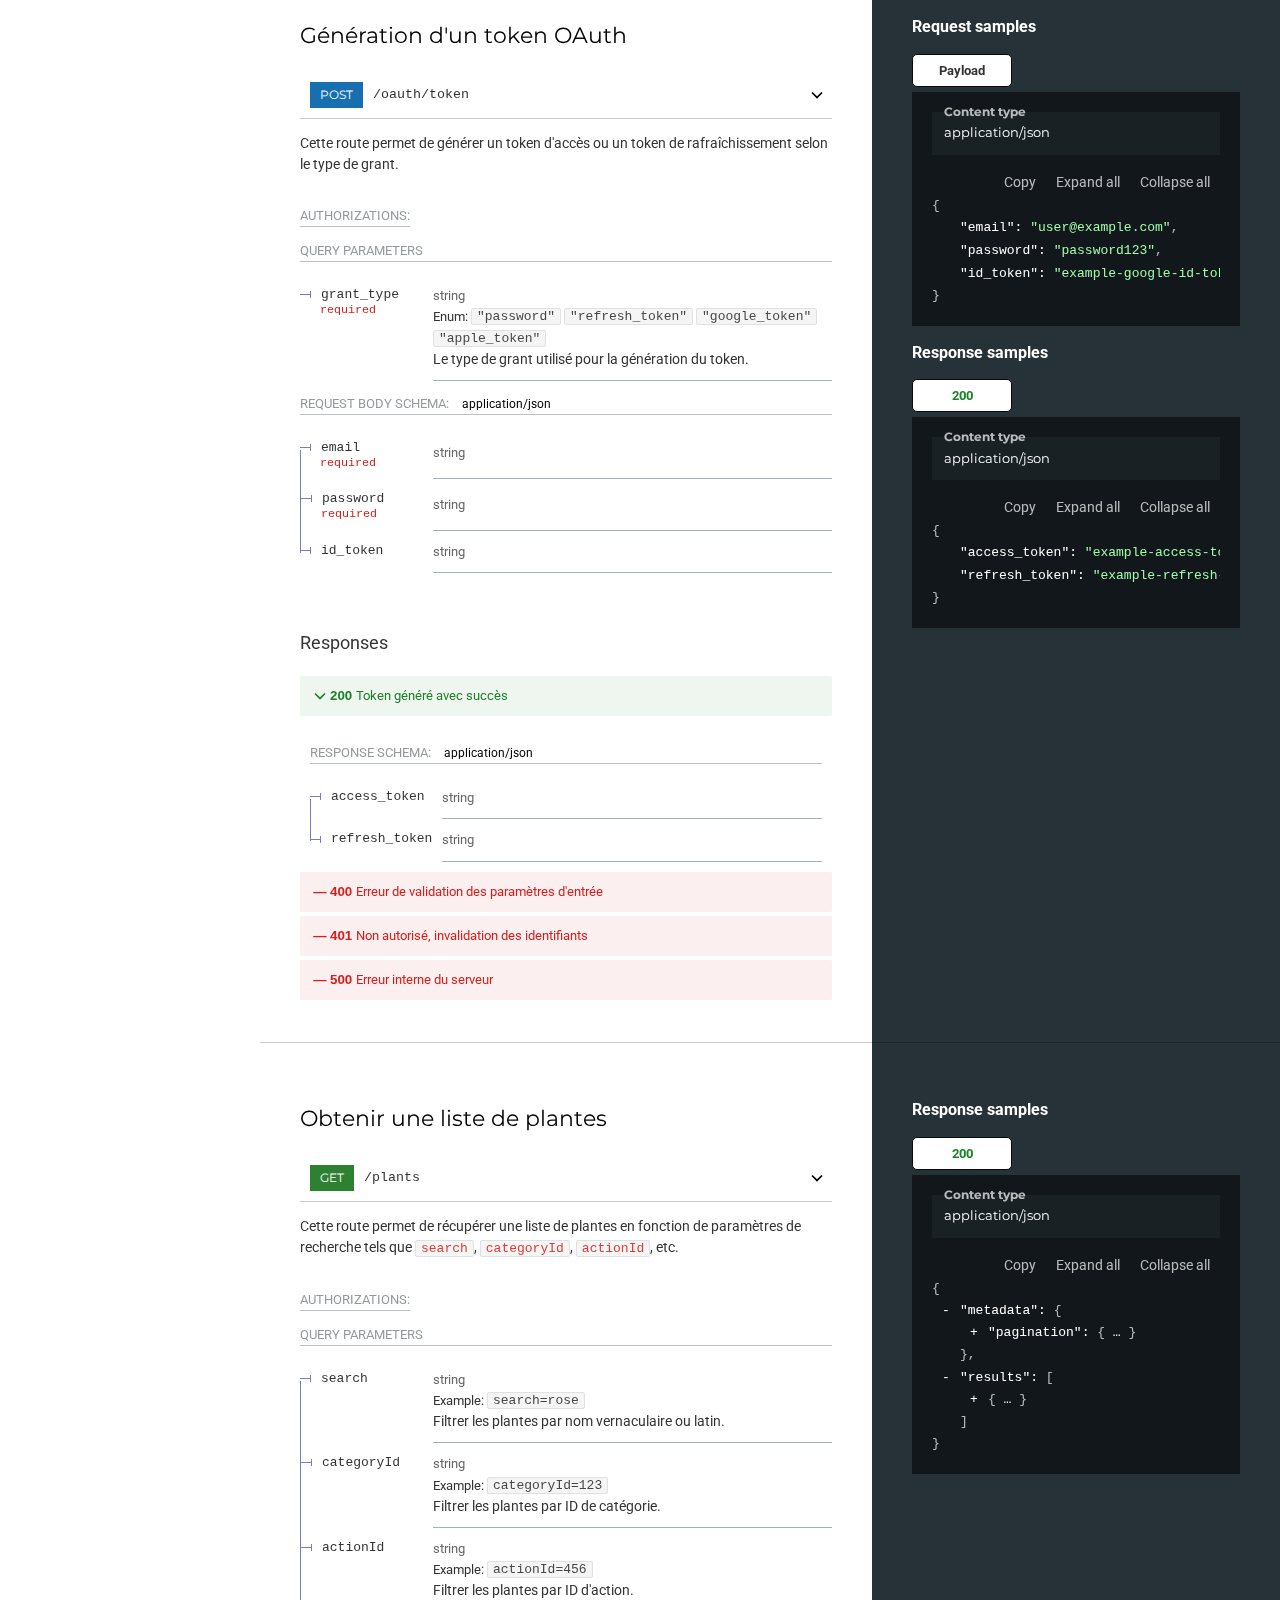
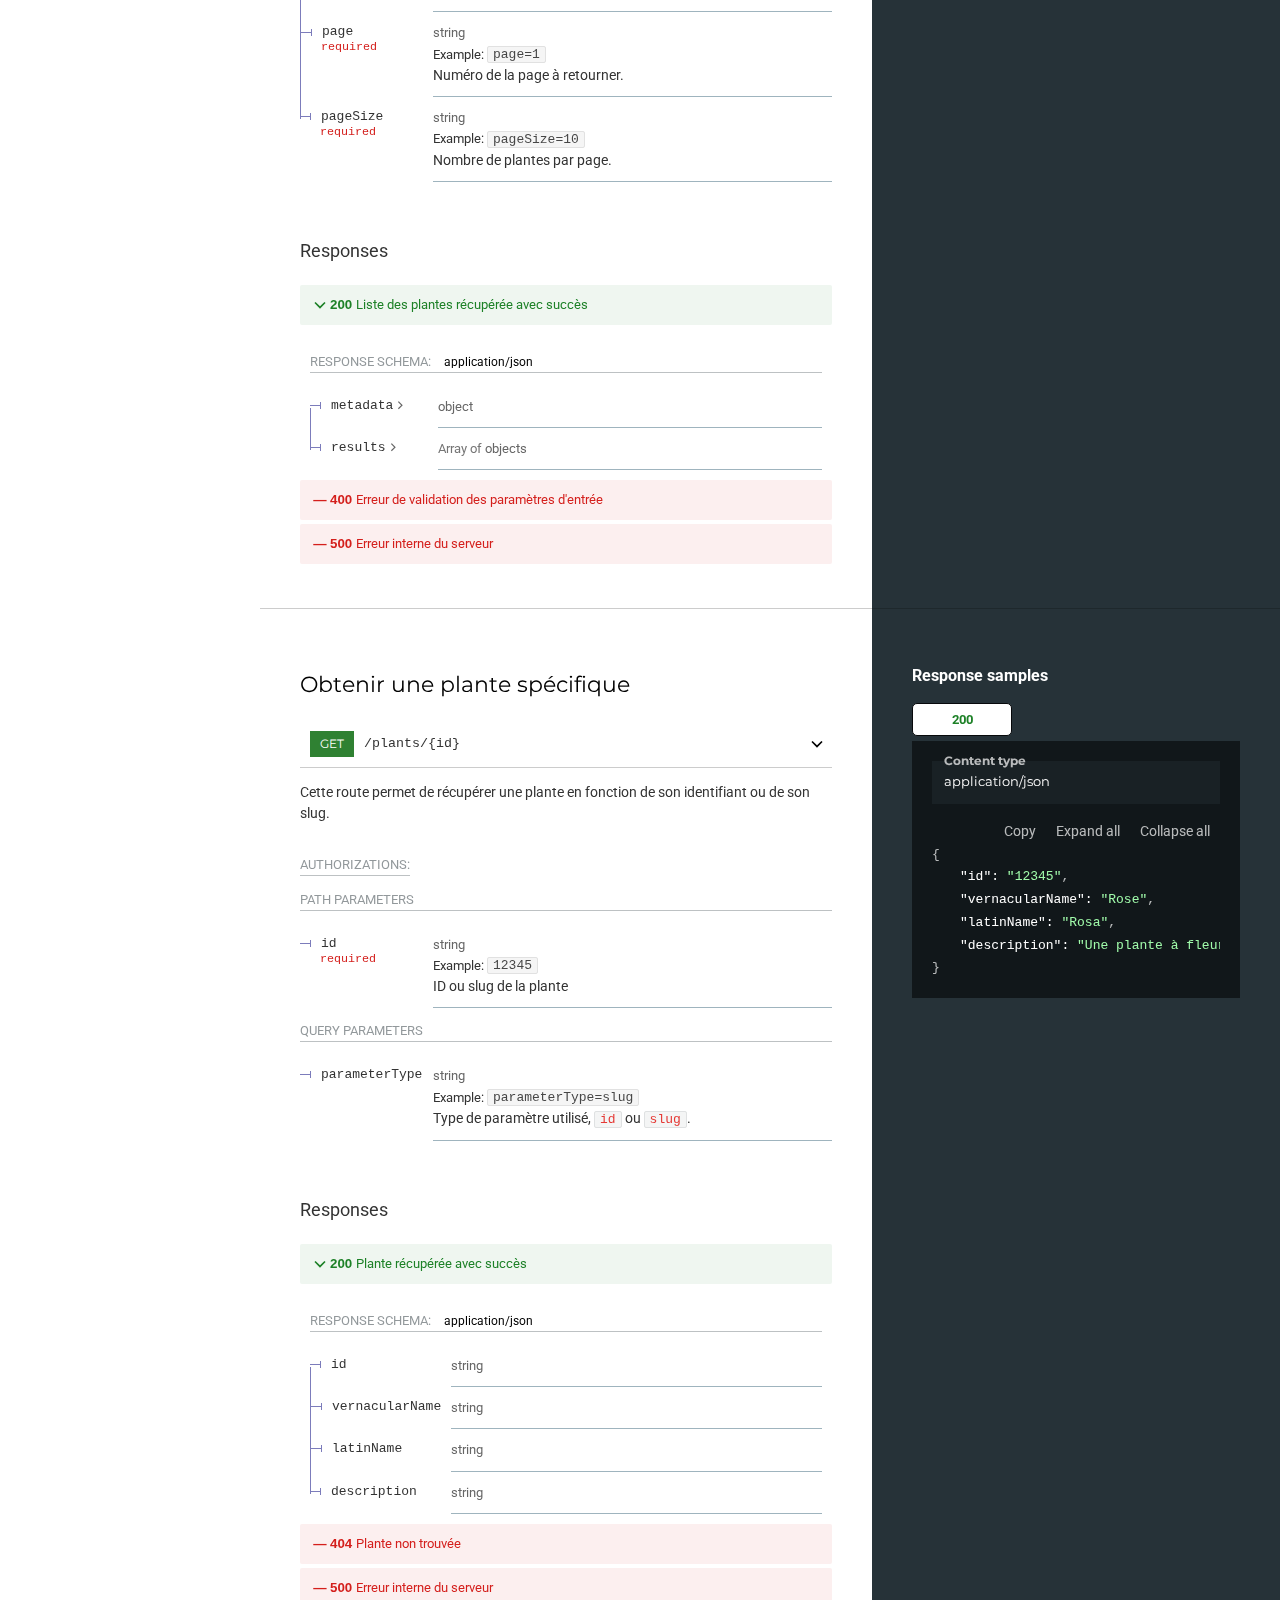
==== commit 186efda4: "'login_backoffice'" ====
--- a/index.html
+++ b/index.html
@@ -1,16 +1,13 @@
 <!DOCTYPE html>
 <html>
   <head>
-    <title>EmailEngine documentation</title>
+    <title>Groww Documentation</title>
     <meta charset="utf-8" />
     <meta name="viewport" content="width=device-width, initial-scale=1" />
-    <link href="./css%3Ffamily=Montserrat:300,400,700|Roboto:300,400,700.css" rel="stylesheet" />
+    <link href="./cssfamily.css" rel="stylesheet" />
 
-    <link rel="apple-touch-icon" href="https://api.emailengine.app/favicon/apple-touch-icon.png" sizes="180x180" />
-    <link rel="icon" href="favicon-32x32.png" sizes="32x32" type="image/png" />
-    <link rel="icon" href="favicon-16x16.png" sizes="16x16" type="image/png" />
     <link rel="manifest" href="manifest.json" />
-    <link rel="icon" href="favicon.ico" />
+    <link rel="icon" href="icon_groww.png" />
 
     <style>
       body {
@@ -19,7 +16,6 @@
       }
     </style>
 
-    <script defer data-domain="emailengine.app" src="https://plausible.apps.srv.dev/js/plausible.js"></script>
   </head>
   <body>
     <redoc spec-url="/swagger.json" expand-responses="200,201" path-in-middle-panel="true"></redoc>
--- a/cssfamily.css
+++ b/cssfamily.css
@@ -0,0 +1,39 @@
+@font-face {
+  font-family: 'Montserrat';
+  font-style: normal;
+  font-weight: 300;
+  src: url(JTUHjIg1_i6t8kCHKm4532VJOt5-QNFgpCs16Hw5aX8.ttf) format('truetype');
+}
+@font-face {
+  font-family: 'Montserrat';
+  font-style: normal;
+  font-weight: 400;
+  src: url(JTUHjIg1_i6t8kCHKm4532VJOt5-QNFgpCtr6Hw5aX8.ttf) format('truetype');
+}
+@font-face {
+  font-family: 'Montserrat';
+  font-style: normal;
+  font-weight: 700;
+  src: url(JTUHjIg1_i6t8kCHKm4532VJOt5-QNFgpCuM73w5aX8.ttf) format('truetype');
+}
+@font-face {
+  font-family: 'Roboto';
+  font-style: normal;
+  font-weight: 300;
+  font-stretch: normal;
+  src: url(KFOMCnqEu92Fr1ME7kSn66aGLdTylUAMQXC89YmC2DPNWuaabVmUiA8.ttf) format('truetype');
+}
+@font-face {
+  font-family: 'Roboto';
+  font-style: normal;
+  font-weight: 400;
+  font-stretch: normal;
+  src: url(KFOMCnqEu92Fr1ME7kSn66aGLdTylUAMQXC89YmC2DPNWubEbVmUiA8.ttf) format('truetype');
+}
+@font-face {
+  font-family: 'Roboto';
+  font-style: normal;
+  font-weight: 700;
+  font-stretch: normal;
+  src: url(KFOMCnqEu92Fr1ME7kSn66aGLdTylUAMQXC89YmC2DPNWuYjalmUiA8.ttf) format('truetype');
+}
